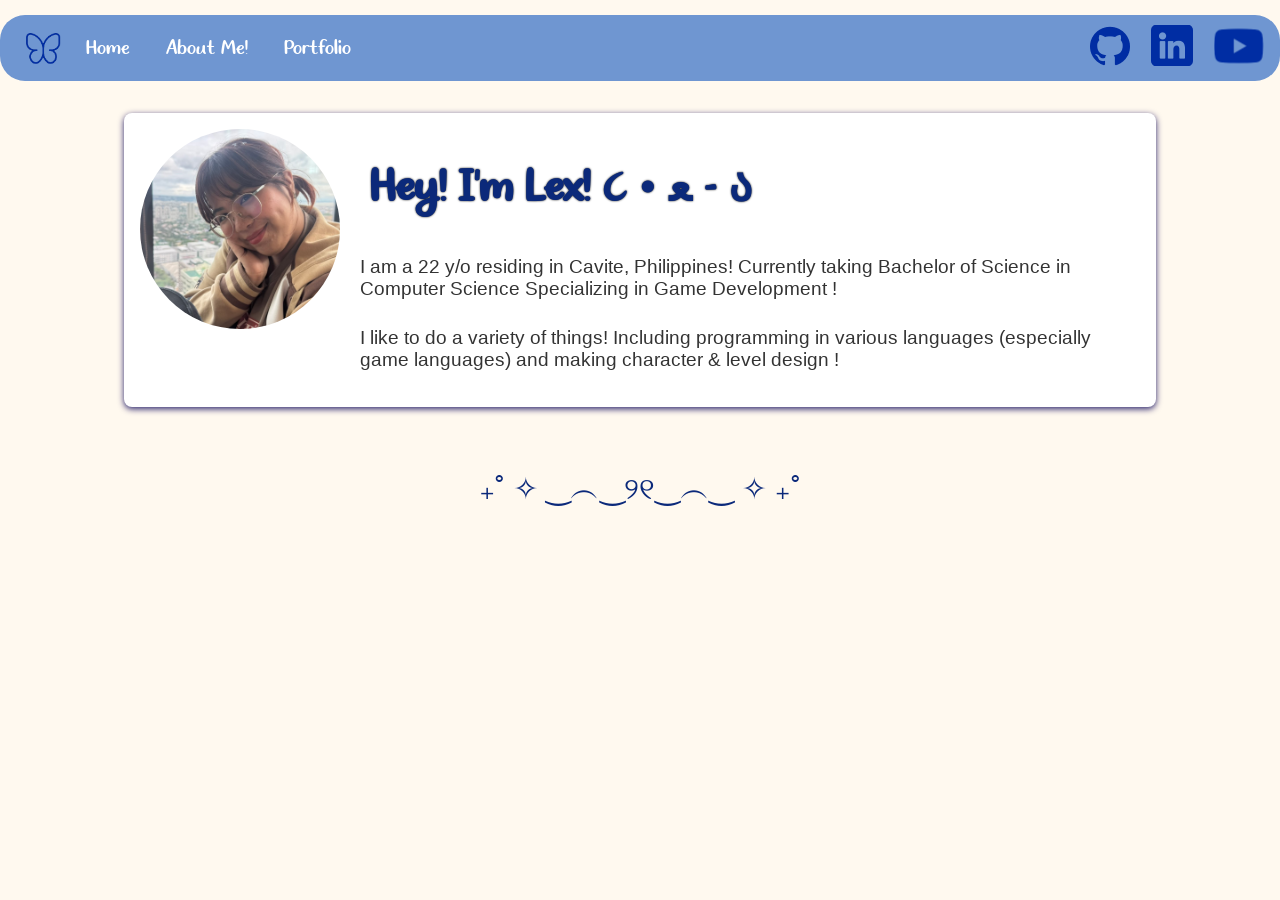
==== index.html @ e4cee5ad "Import Files from Laptop" ====
<!DOCTYPE html>
<html lang="en">
<head>
  <meta charset="UTF-8">
  <title>Lhelex' Portfolio</title>
  <link rel="stylesheet" href="styles.css">
</head>
<body>
  <nav class="navbar">
    <div class="nav-left">
      <!-- Butterfly icon -->
      <span class="logo">
        <img src="assets/booterfly ikon.png" alt="butterfly icon">
      </span>
      <ul class="nav-links">
        <li><a href="#">Home</a></li>
        <li><a href="#">About Me!</a></li>
        <li><a href="#">Portfolio</a></li>
      </ul>
    </div>
    <div class="nav-right">
      
      <a href="https://github.com/lhelex" target="_blank">
        <img src="assets/image 2.png">
      </a>
      <a href="www.linkedin.com/in/lhelexx" target="_blank">
        <img src="assets/image 4.png">
      </a>
      <a href="https://www.youtube.com/@lhelexxie" target="_blank">
        <img src="assets/image 3.png">
      </a>
    </div>
  </nav>

  <div class="name-container">
    <img src="assets/IMG_0751.JPG" alt="My-image">
        <div class="text-block">
            <h1 class="intro">Hey! I'm Lex! ૮ • ﻌ - ა</h1>
            <p class="sub-intro">I am a 22 y/o residing in Cavite, Philippines! Currently taking Bachelor of Science in Computer Science Specializing in Game Development !</p>
            <p class="sub-intro">I like to do a variety of things! Including programming in various languages (especially game languages) and making character & level design ! </p>
        </div>
  </div>
  <p class="page-break">₊˚ ✧ ‿︵‿୨୧‿︵‿ ✧ ₊˚</p>
  <div class="container"
</body>
</html>
---- styles.css ----
@font-face {
    font-family: Sweetest Cat Ever;
    src: url(assets/Sweetest\ Cat\ Ever.ttf);
}

@font-face {
    font-family: LiberationSans;
    src: url(assets/LiberationSans-Regular.ttf);
}

body {
    background-color: rgba(255, 249, 239, 1);
    margin: 0;
    font-family: LiberationSans, sans;
}

.navbar {
    border-radius: 25px;
    position: sticky;
    top: 0;
    z-index: 1000;
    display: flex;
    justify-content: space-between;
    align-items: center;
    background-color: rgba(111, 150, 209, 1);
    max-width: 1300px;
    margin: 0 auto;
    padding: 0.5rem 1rem;
    margin-top: 15px;
}

.nav-left {
    display: flex;
    align-items: center;
}

.logo img {
    padding-top: 10px;
    padding-left: 10px;
    height: 40px;
    width: auto;
    vertical-align: middle;
}

.nav-links {
    list-style: none;
    display: flex;
    gap: 1rem;
    margin: 0;
    padding: 0;
}

.nav-links a {
    font-family: Sweetest Cat Ever;
    font-size: 20px;
    text-decoration: none;
    color: #ffffff;
    padding-left: 20px;
}

.nav-links a:hover {
    color: rgba(0, 45, 163, 1);
}

.nav-right a {
    margin-left: 1rem;
    font-size: 1.2rem;
    text-decoration: none;
}

.name-container {
    max-width: 1000px;
    margin: 2rem auto;
    padding: 1rem;
    background-color: #fff;
    border-radius: 8px;
    box-shadow: 0 2px 6px rgb(42, 35, 107);
    display: flex;
}


.name-container img {
    width: 200px;
    height: 200px;
    object-fit: cover;
    border-radius: 50%;
    flex-shrink: 0;
}

.text-block {
    display: flex;
    flex-direction: column;
    padding-left: 20px;
}

.intro {
    font-family: Sweetest Cat Ever;
    font-size: 45px;
    color: rgb(11, 41, 122);
    text-shadow: 0 0 2px #000000;
    padding-left: 10px
}

.sub-intro {
    font-size: 1.2rem;
    color: #333;
    margin-top: 0.5rem;
}

.page-break {
    font-size: 30px;
    color: rgb(11, 41, 122);
    padding-top: 30px;
    text-align: center;
}
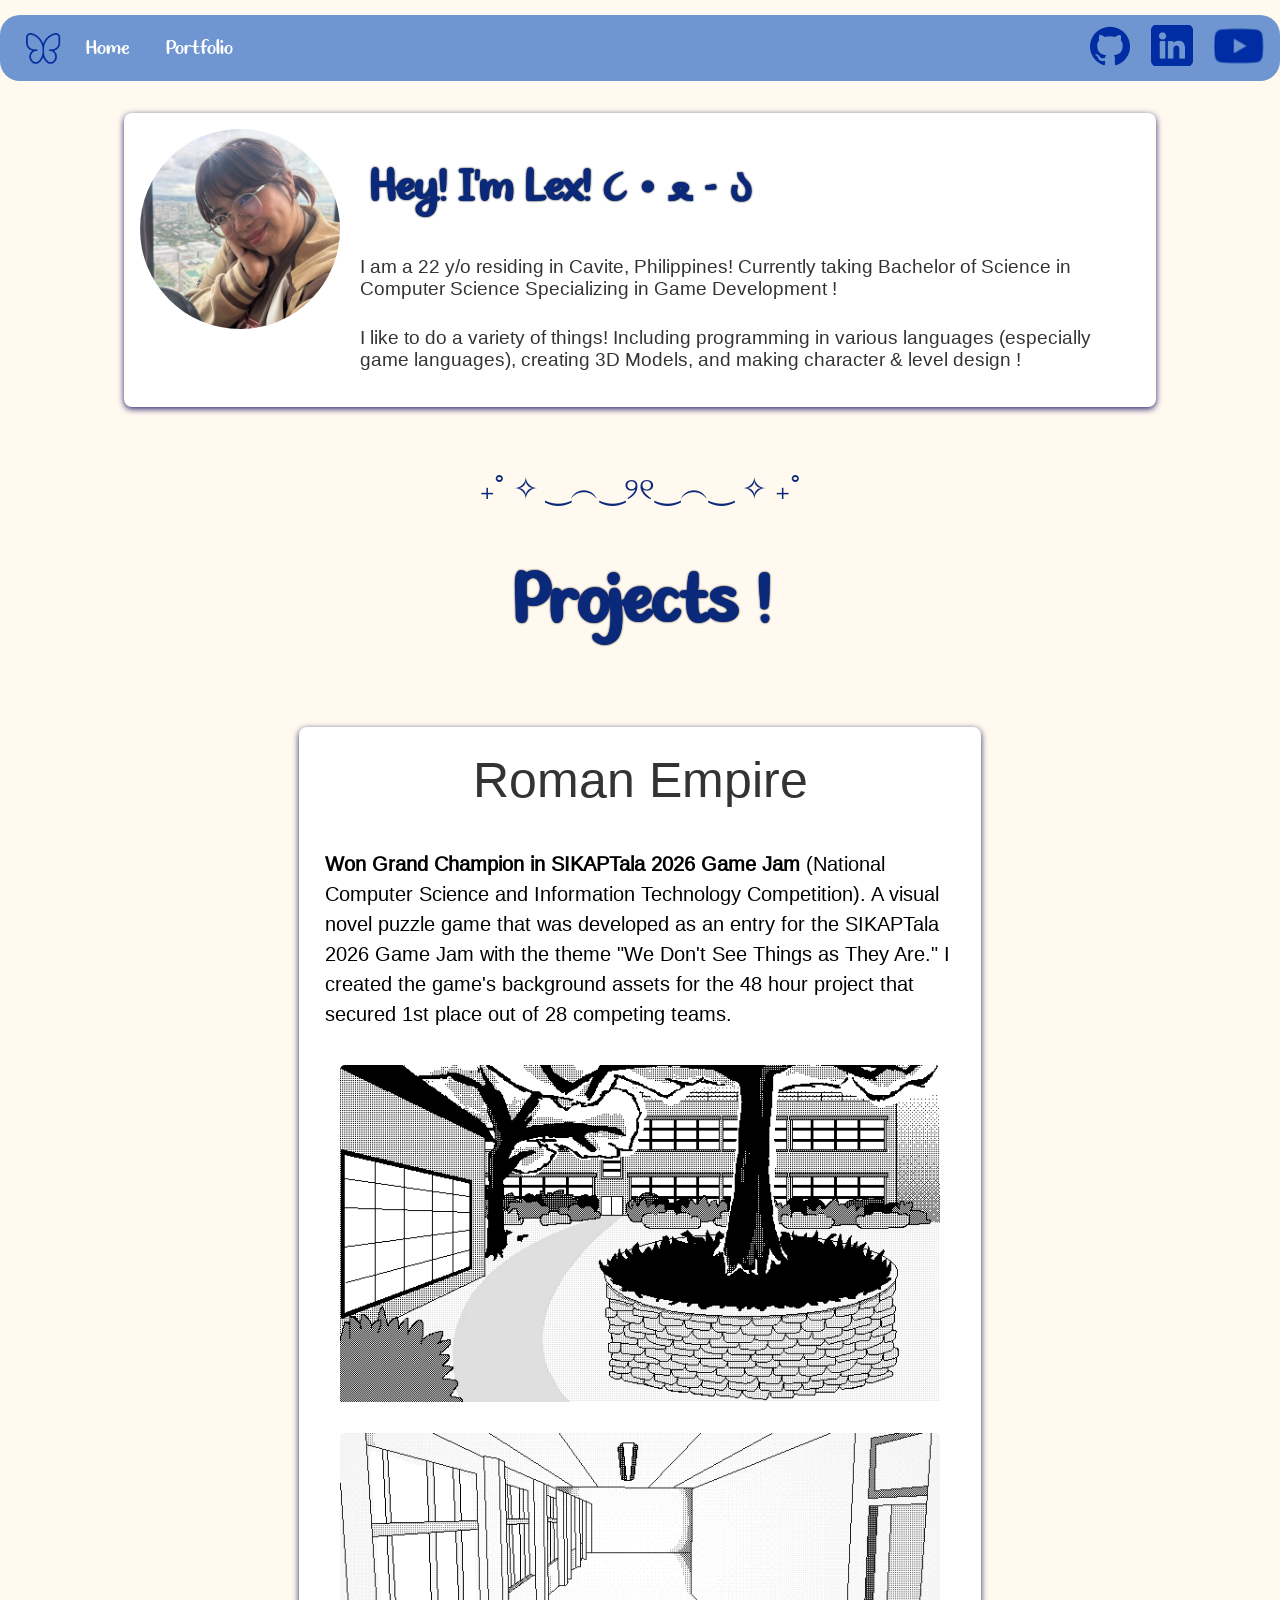
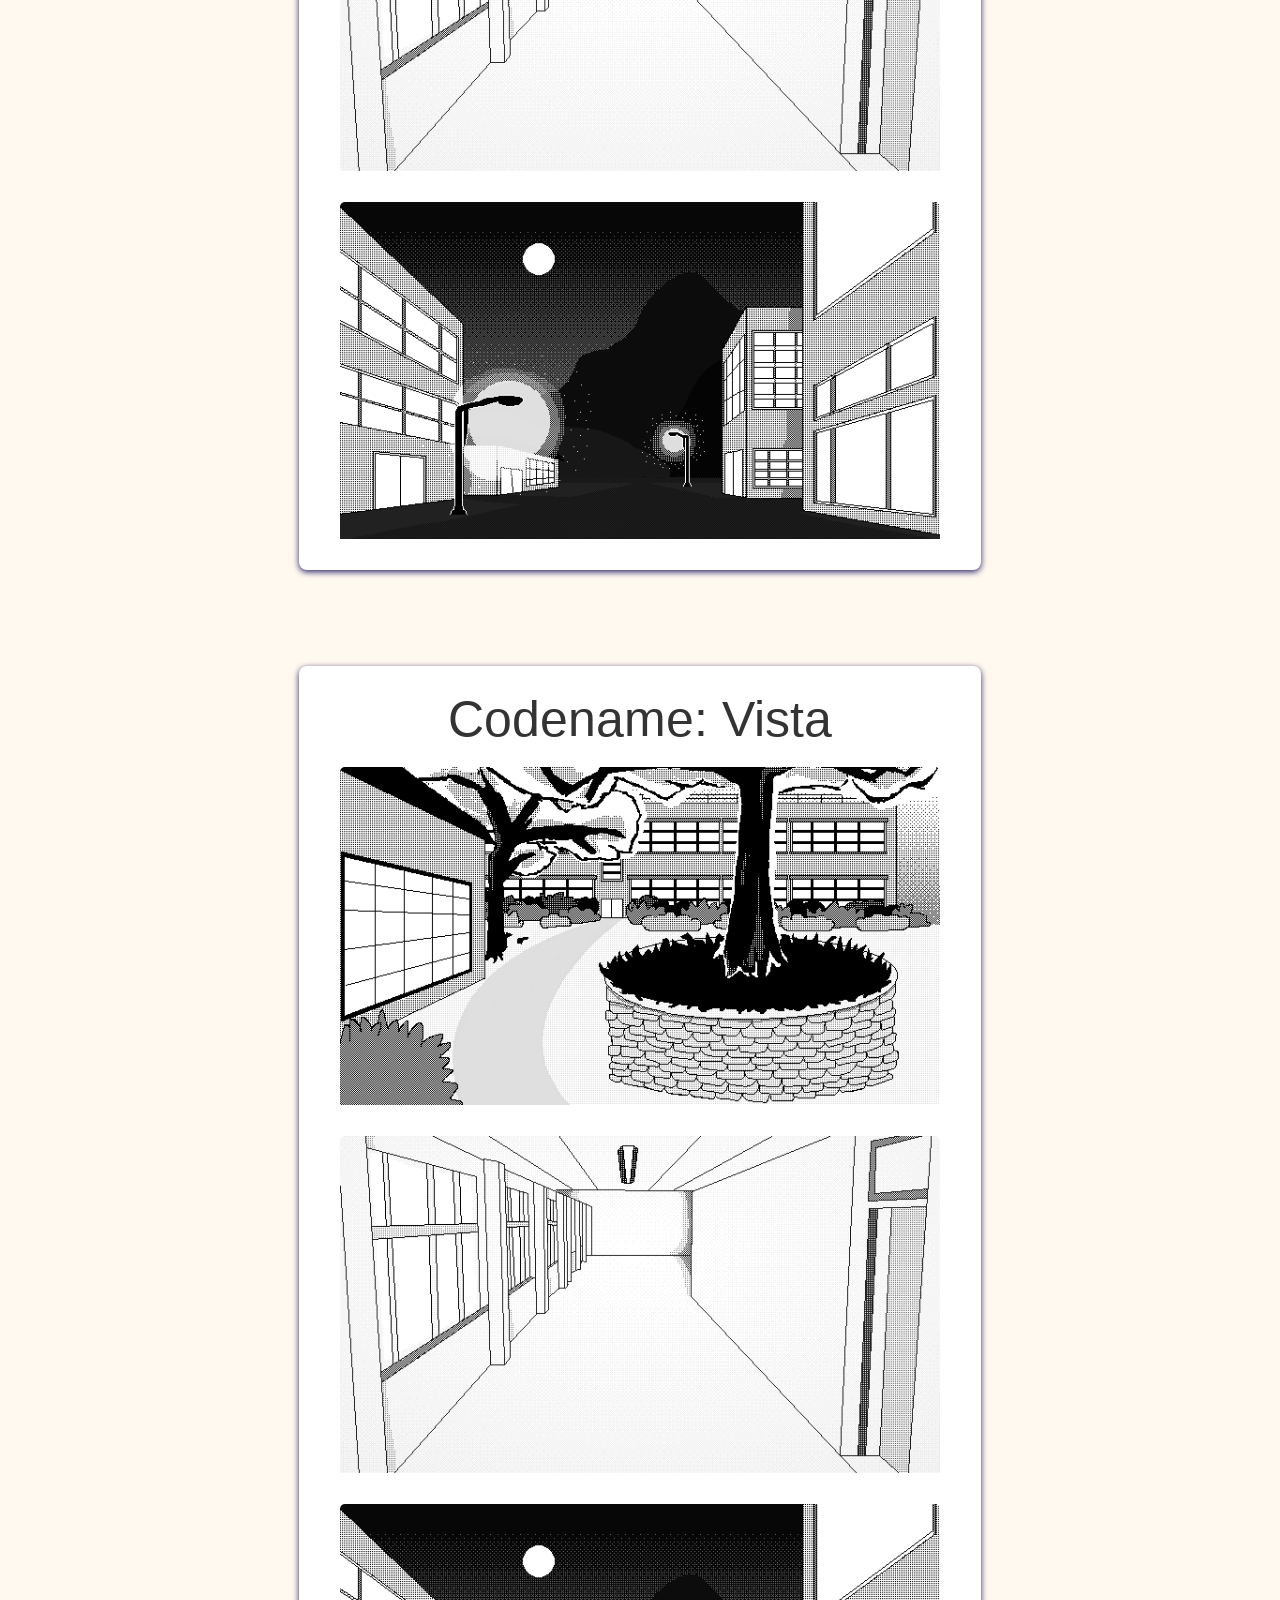
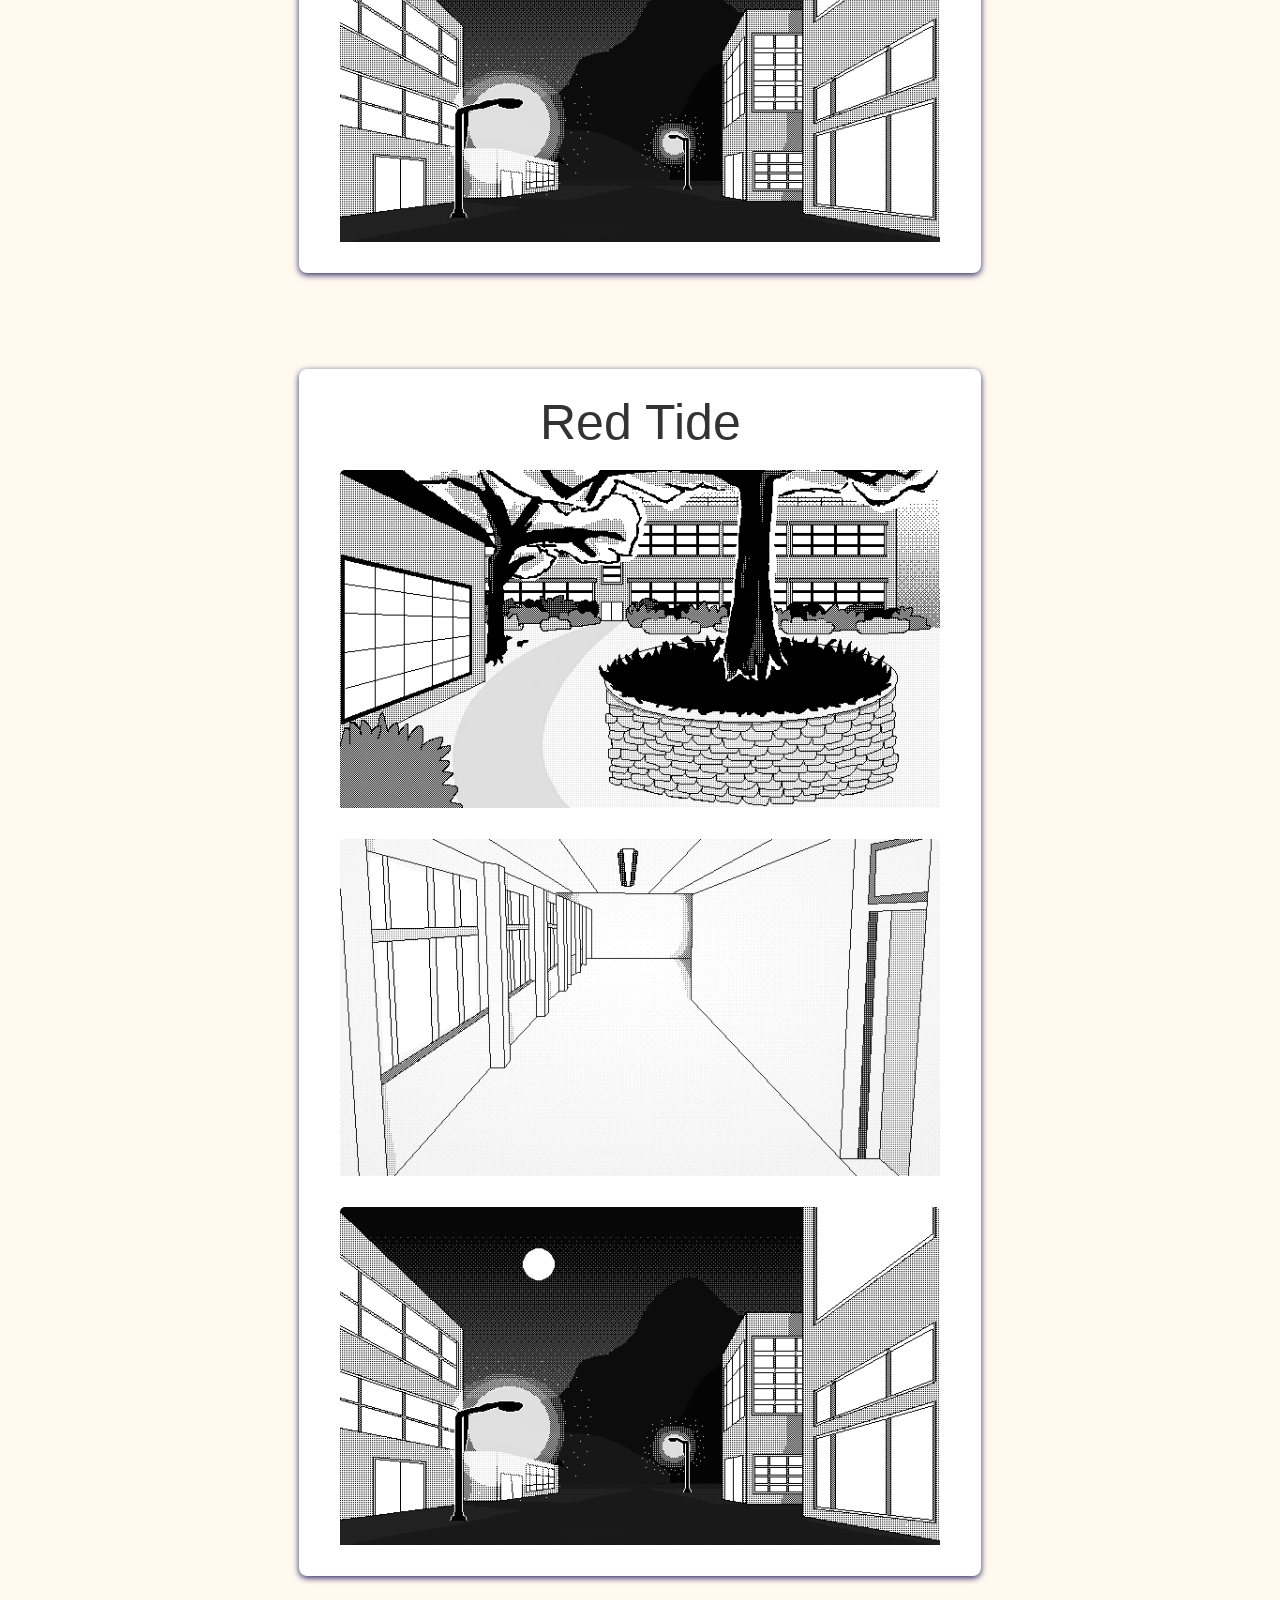
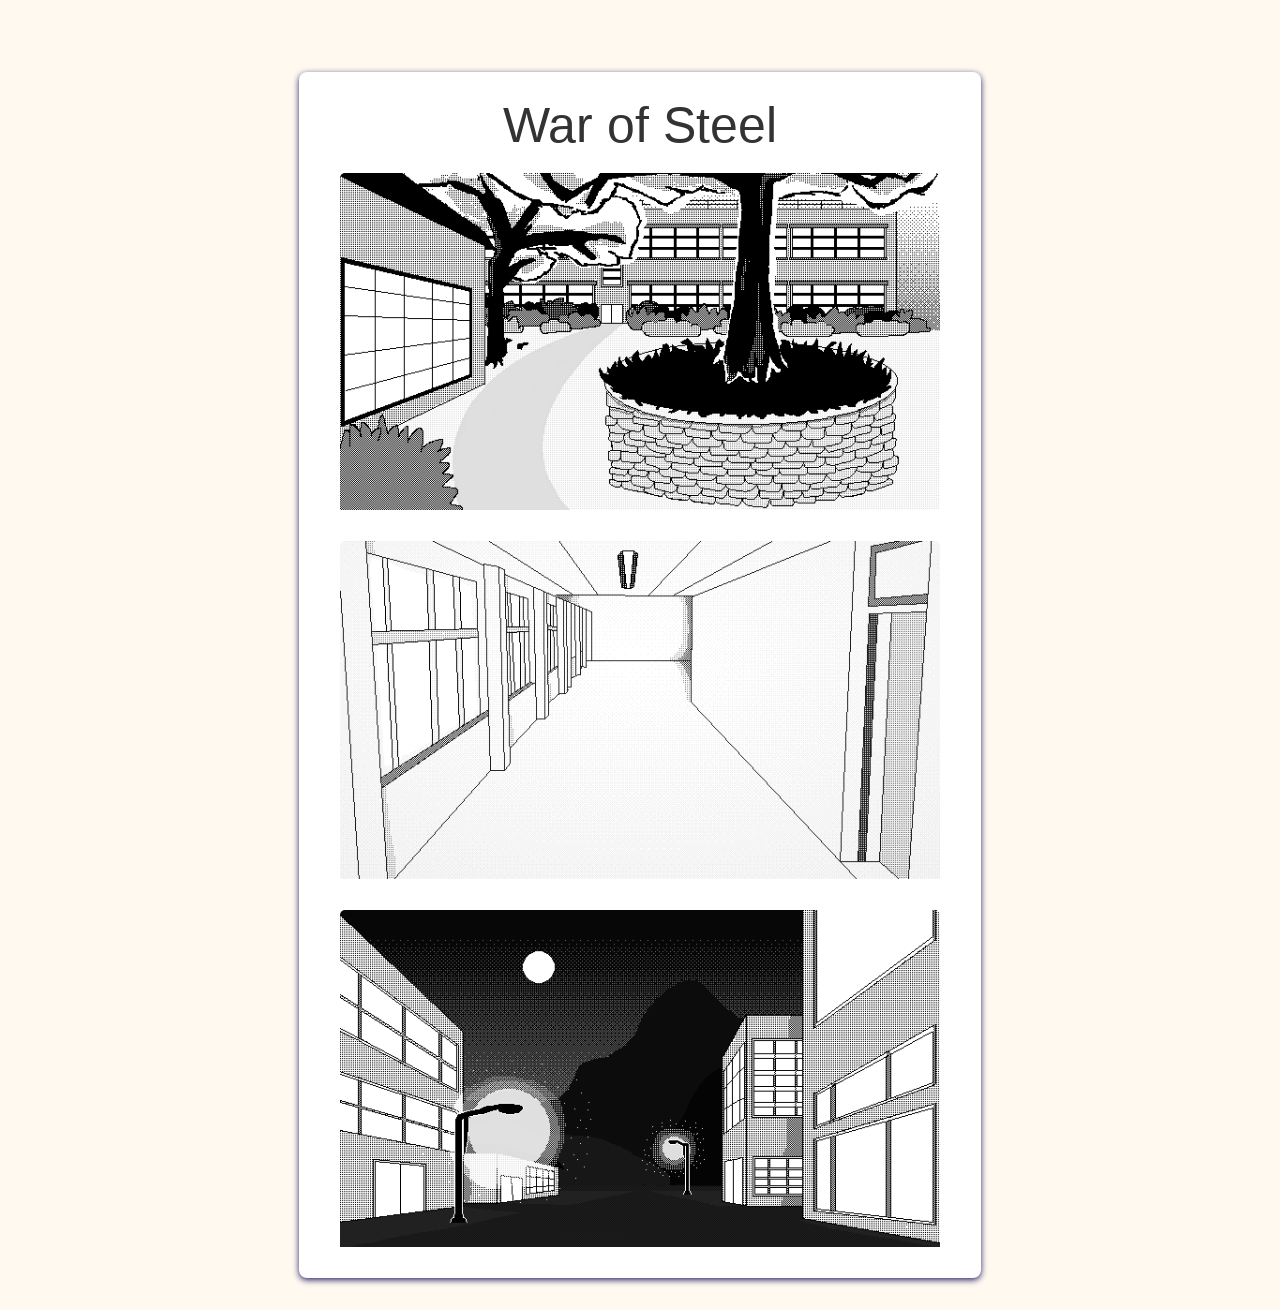
==== commit 14afd27d: "kokokok" ====
--- a/index.html
+++ b/index.html
@@ -14,7 +14,6 @@
       </span>
       <ul class="nav-links">
         <li><a href="#">Home</a></li>
-        <li><a href="#">About Me!</a></li>
         <li><a href="#">Portfolio</a></li>
       </ul>
     </div>
@@ -23,7 +22,7 @@
       <a href="https://github.com/lhelex" target="_blank">
         <img src="assets/image 2.png">
       </a>
-      <a href="www.linkedin.com/in/lhelexx" target="_blank">
+      <a href="https://www.linkedin.com/in/lhelexx" target="_blank">
         <img src="assets/image 4.png">
       </a>
       <a href="https://www.youtube.com/@lhelexxie" target="_blank">
@@ -37,10 +36,37 @@
         <div class="text-block">
             <h1 class="intro">Hey! I'm Lex! ૮ • ﻌ - ა</h1>
             <p class="sub-intro">I am a 22 y/o residing in Cavite, Philippines! Currently taking Bachelor of Science in Computer Science Specializing in Game Development !</p>
-            <p class="sub-intro">I like to do a variety of things! Including programming in various languages (especially game languages) and making character & level design ! </p>
+            <p class="sub-intro">I like to do a variety of things! Including programming in various languages (especially game languages), creating 3D Models, and making character & level design ! </p>
         </div>
   </div>
   <p class="page-break">₊˚ ✧ ‿︵‿୨୧‿︵‿ ✧ ₊˚</p>
-  <div class="container"
+
+    <h1 class="work-intro">Projects !</h1>
+    <div class="content-wrapper">
+      <div class="work-container">
+        <p class="sub-work">Roman Empire</p>
+        <p class="subtitle"><b>Won Grand Champion in SIKAPTala 2026 Game Jam</b> (National Computer Science and Information Technology Competition). A visual novel puzzle game that was developed as an entry for the SIKAPTala 2026 Game Jam with the theme "We Don't See Things as They Are." I created the game's background assets  for the 48 hour project that secured 1st place out of 28 competing teams.</p>
+        <img src="assets/bg_garden.png" alt="Roman Empire Garden">
+        <img src="assets/bg_hallway.png" alt="Roman Empire Hallway">
+        <img src="assets/bg_StreetNight.png" alt="Roman Empire Street Night">
+      </div>
+      <div class="work-container">
+        <p class="sub-work">Codename: Vista</p>
+        <img src="assets/bg_garden.png" alt="Roman Empire Garden">
+        <img src="assets/bg_hallway.png" alt="Roman Empire Hallway">
+        <img src="assets/bg_StreetNight.png" alt="Roman Empire Street Night">
+      </div>
+      <div class="work-container">
+        <p class="sub-work">Red Tide</p>
+        <img src="assets/bg_garden.png" alt="Roman Empire Garden">
+        <img src="assets/bg_hallway.png" alt="Roman Empire Hallway">
+        <img src="assets/bg_StreetNight.png" alt="Roman Empire Street Night">
+      </div>
+      <div class="work-container">
+        <p class="sub-work">War of Steel</p>
+        <img src="assets/bg_garden.png" alt="Roman Empire Garden">
+        <img src="assets/bg_hallway.png" alt="Roman Empire Hallway">
+        <img src="assets/bg_StreetNight.png" alt="Roman Empire Street Night">
+      </div>
 </body>
 </html>
--- a/styles.css
+++ b/styles.css
@@ -8,6 +8,16 @@
     src: url(assets/LiberationSans-Regular.ttf);
 }
 
+@keyframes appear {
+    from {
+        opacity: 0;
+        scale: 0.5;
+    }
+    to {
+        opacity: 1;
+        scale: 1;
+    }
+}
 body {
     background-color: rgba(255, 249, 239, 1);
     margin: 0;
@@ -15,7 +25,7 @@
 }
 
 .navbar {
-    border-radius: 25px;
+    border-radius: 20px;
     position: sticky;
     top: 0;
     z-index: 1000;
@@ -112,4 +122,61 @@
     color: rgb(11, 41, 122);
     padding-top: 30px;
     text-align: center;
+}
+
+.content-wrapper {
+    display: flex;
+    justify-content: center;
+    gap: 2rem;
+    flex-wrap: wrap;
+}
+
+.sub-work {
+    font-size: 50px;
+    color: #333;
+    margin-top: 0.5rem;
+    margin-bottom: 0.2rem;
+    display: flex;
+    text-align: center;
+}
+
+.subtitle {
+    font-size: 20px;
+    line-height: 1.5;
+    text-align: left;
+    padding-left: 10px;
+    padding-right: 10px;
+}
+
+.work-container {
+    animation: appear linear;
+    animation-timeline: view();
+    animation-range: entry 0% cover 25%;
+    width: 650px;
+    padding: 1rem;
+    max-width: 1550px;
+    margin: 2rem auto;
+    padding: 1rem;
+    background-color: #fff;
+    border-radius: 8px;
+    box-shadow: 0 2px 6px rgb(42, 35, 107);
+    display: flex;
+    flex-direction: column;
+    align-items: center;
+    gap: 1rem; 
+}
+
+.work-intro {
+    font-family: Sweetest Cat Ever;
+    font-size: 70px;
+    text-align: center;
+    color: rgb(11, 41, 122);
+    text-shadow: 0 0 2px #000000;
+}
+
+.work-container img {
+    max-width: 600px;
+    height: auto;
+    border-radius: 5px;
+    padding-bottom: 15px;
 }
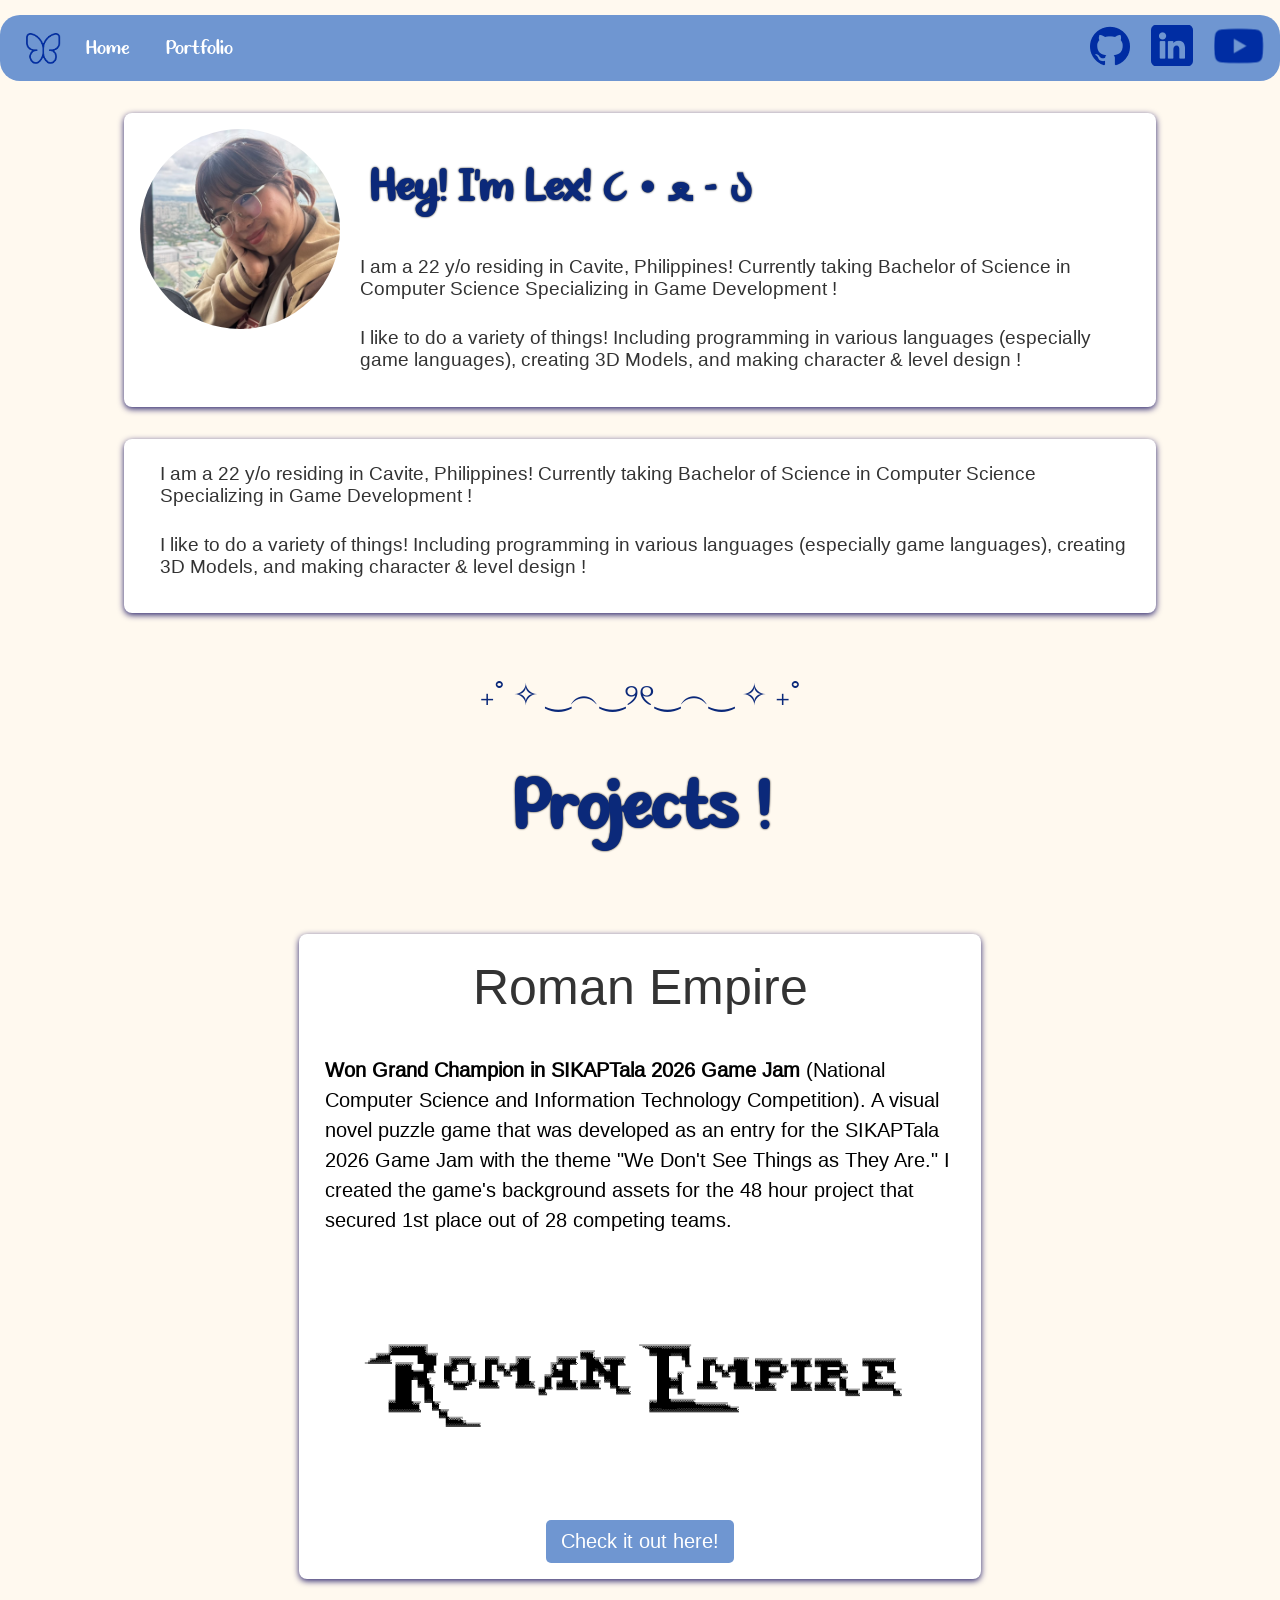
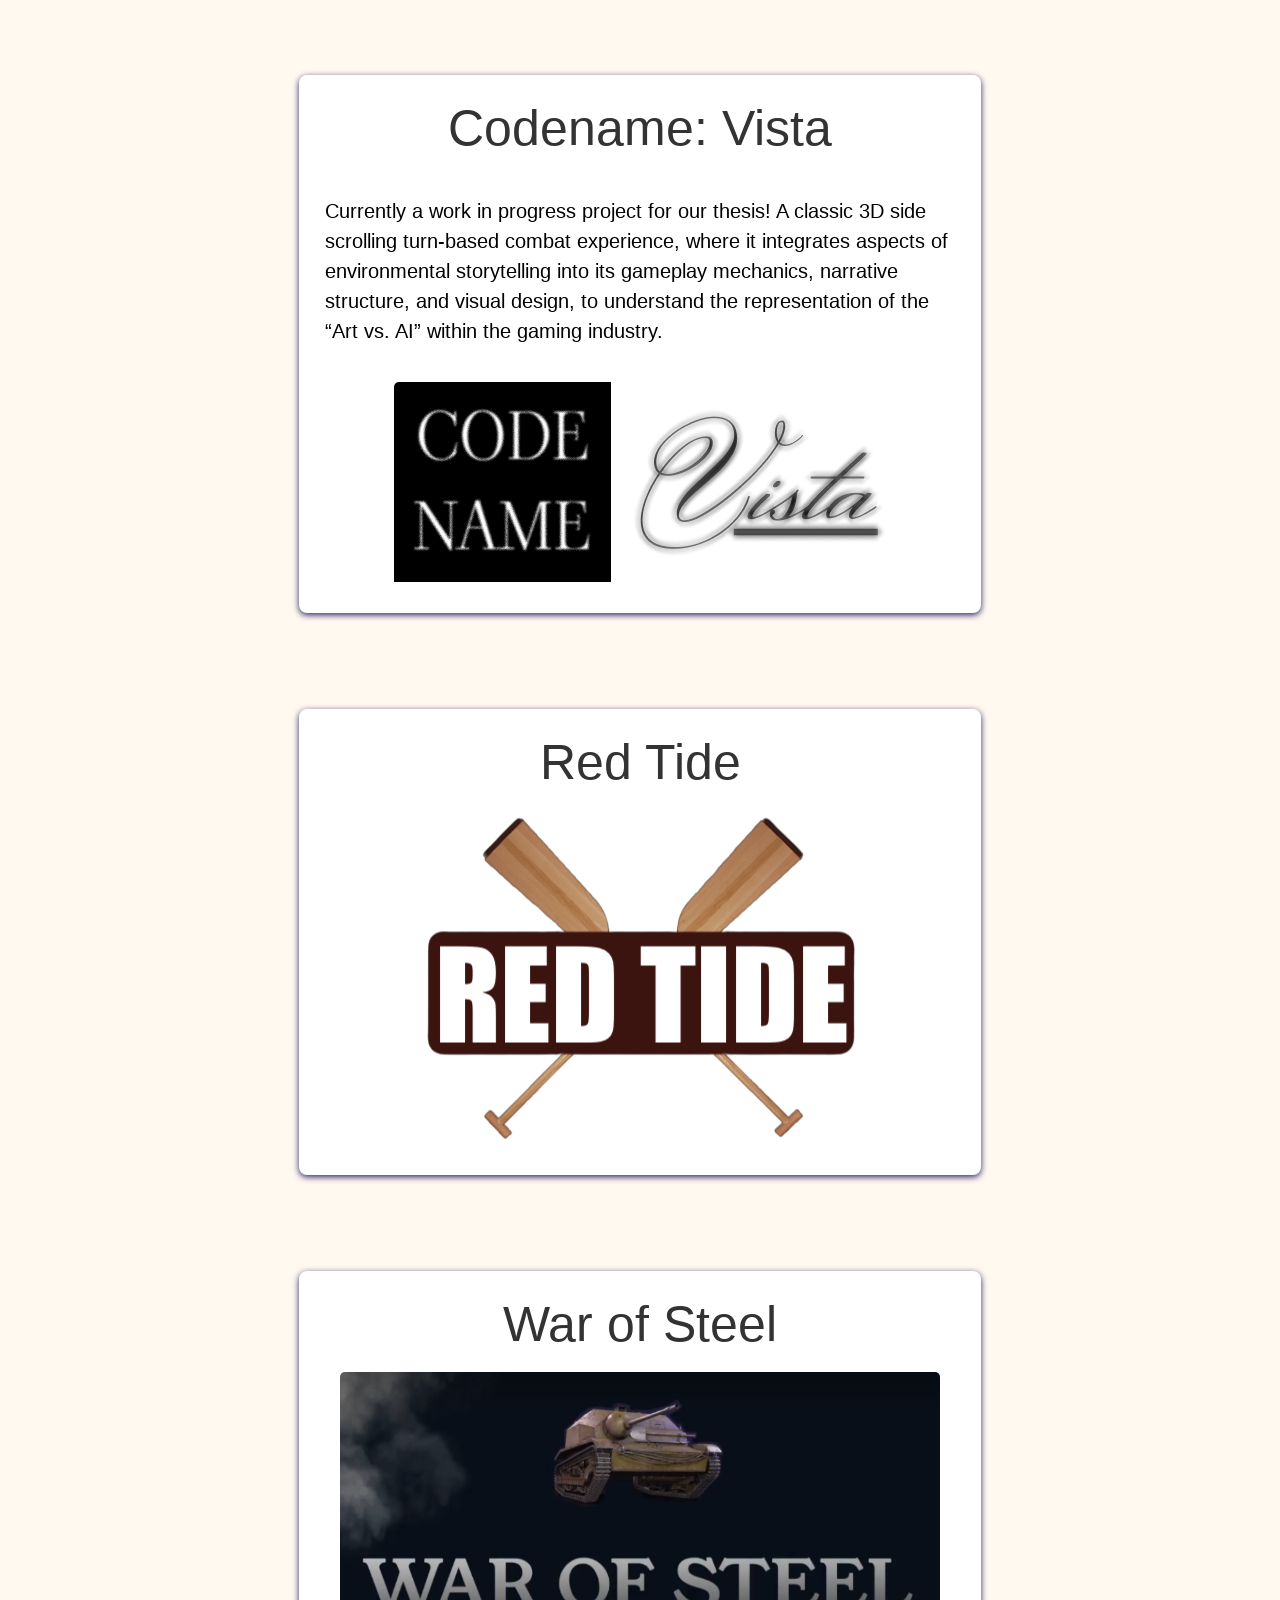
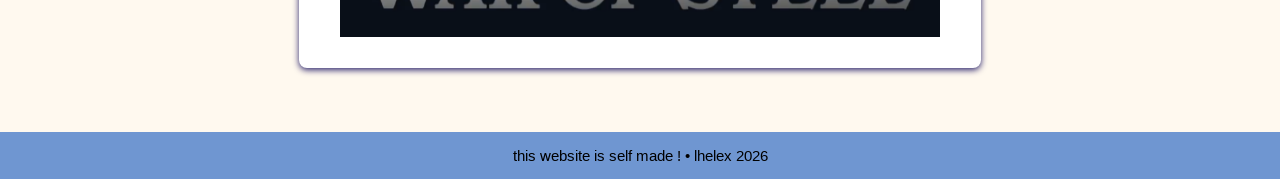
==== commit c53bfbbf: "Update - 6/8/2026" ====
--- a/index.html
+++ b/index.html
@@ -8,17 +8,15 @@
 <body>
   <nav class="navbar">
     <div class="nav-left">
-      <!-- Butterfly icon -->
       <span class="logo">
         <img src="assets/booterfly ikon.png" alt="butterfly icon">
       </span>
       <ul class="nav-links">
-        <li><a href="#">Home</a></li>
-        <li><a href="#">Portfolio</a></li>
+        <li><a href="#home">Home</a></li>
+        <li><a href="#portfolio">Portfolio</a></li>
       </ul>
     </div>
     <div class="nav-right">
-      
       <a href="https://github.com/lhelex" target="_blank">
         <img src="assets/image 2.png">
       </a>
@@ -31,7 +29,7 @@
     </div>
   </nav>
 
-  <div class="name-container">
+  <div id="home" class="name-container" >
     <img src="assets/IMG_0751.JPG" alt="My-image">
         <div class="text-block">
             <h1 class="intro">Hey! I'm Lex! ૮ • ﻌ - ა</h1>
@@ -39,34 +37,37 @@
             <p class="sub-intro">I like to do a variety of things! Including programming in various languages (especially game languages), creating 3D Models, and making character & level design ! </p>
         </div>
   </div>
-  <p class="page-break">₊˚ ✧ ‿︵‿୨୧‿︵‿ ✧ ₊˚</p>
+        <div class="name-container">
+          <div class="text-block">
+            <p class="sub-intro">I am a 22 y/o residing in Cavite, Philippines! Currently taking Bachelor of Science in Computer Science Specializing in Game Development !</p>
+            <p class="sub-intro">I like to do a variety of things! Including programming in various languages (especially game languages), creating 3D Models, and making character & level design ! </p>
+          </div>
+        </div>
+  <p class="page-break" id="portfolio">₊˚ ✧ ‿︵‿୨୧‿︵‿ ✧ ₊˚</p>
 
     <h1 class="work-intro">Projects !</h1>
     <div class="content-wrapper">
       <div class="work-container">
         <p class="sub-work">Roman Empire</p>
         <p class="subtitle"><b>Won Grand Champion in SIKAPTala 2026 Game Jam</b> (National Computer Science and Information Technology Competition). A visual novel puzzle game that was developed as an entry for the SIKAPTala 2026 Game Jam with the theme "We Don't See Things as They Are." I created the game's background assets  for the 48 hour project that secured 1st place out of 28 competing teams.</p>
-        <img src="assets/bg_garden.png" alt="Roman Empire Garden">
-        <img src="assets/bg_hallway.png" alt="Roman Empire Hallway">
-        <img src="assets/bg_StreetNight.png" alt="Roman Empire Street Night">
+        <img src="assets/RE-title.png" alt="Roman Empire title">
+        <a href="https://pichi-patchwork.itch.io/roman-empire" class="game-links" target="_blank">Check it out here!</a>
       </div>
       <div class="work-container">
         <p class="sub-work">Codename: Vista</p>
-        <img src="assets/bg_garden.png" alt="Roman Empire Garden">
-        <img src="assets/bg_hallway.png" alt="Roman Empire Hallway">
-        <img src="assets/bg_StreetNight.png" alt="Roman Empire Street Night">
+        <p class="subtitle">Currently a work in progress project for our thesis! A classic 3D side scrolling turn-based combat experience, where it integrates aspects of environmental storytelling into its gameplay mechanics, narrative structure, and visual design, to understand the representation of the “Art vs. AI” within the gaming industry.</p>
+        <img src="assets/logo_light.png" alt="Codename: Vista logo">
       </div>
       <div class="work-container">
         <p class="sub-work">Red Tide</p>
-        <img src="assets/bg_garden.png" alt="Roman Empire Garden">
-        <img src="assets/bg_hallway.png" alt="Roman Empire Hallway">
-        <img src="assets/bg_StreetNight.png" alt="Roman Empire Street Night">
+        <img src="assets/red-tide-logo.png" alt="Roman Empire Garden">
       </div>
       <div class="work-container">
         <p class="sub-work">War of Steel</p>
-        <img src="assets/bg_garden.png" alt="Roman Empire Garden">
-        <img src="assets/bg_hallway.png" alt="Roman Empire Hallway">
-        <img src="assets/bg_StreetNight.png" alt="Roman Empire Street Night">
+        <img src="assets/warofsteel.png" alt="War of Steel">
       </div>
+  <footer>
+    <p class="footer-text">this website is self made ! • lhelex 2026</p>
+  </footer>
 </body>
 </html>
--- a/styles.css
+++ b/styles.css
@@ -18,10 +18,23 @@
         scale: 1;
     }
 }
+
+html {
+    scroll-behavior: smooth;
+}
+
 body {
     background-color: rgba(255, 249, 239, 1);
     margin: 0;
     font-family: LiberationSans, sans;
+}
+
+footer {
+    position: static;
+    bottom: 0;
+    left: 0;
+    width: 100%;
+    background-color: rgba(111, 150, 209, 1);
 }
 
 .navbar {
@@ -179,4 +192,19 @@
     height: auto;
     border-radius: 5px;
     padding-bottom: 15px;
+}
+
+.footer-text {
+    font-size: 15px;
+    text-align: center;
+}
+
+.game-links {
+    display: inline-block;
+    padding: 10px 15px;
+    font-size: 20px;
+    color: #fff;
+    background-color: rgb(111, 150, 209, 1);
+    border-radius: 5px;
+    text-decoration: none;
 }
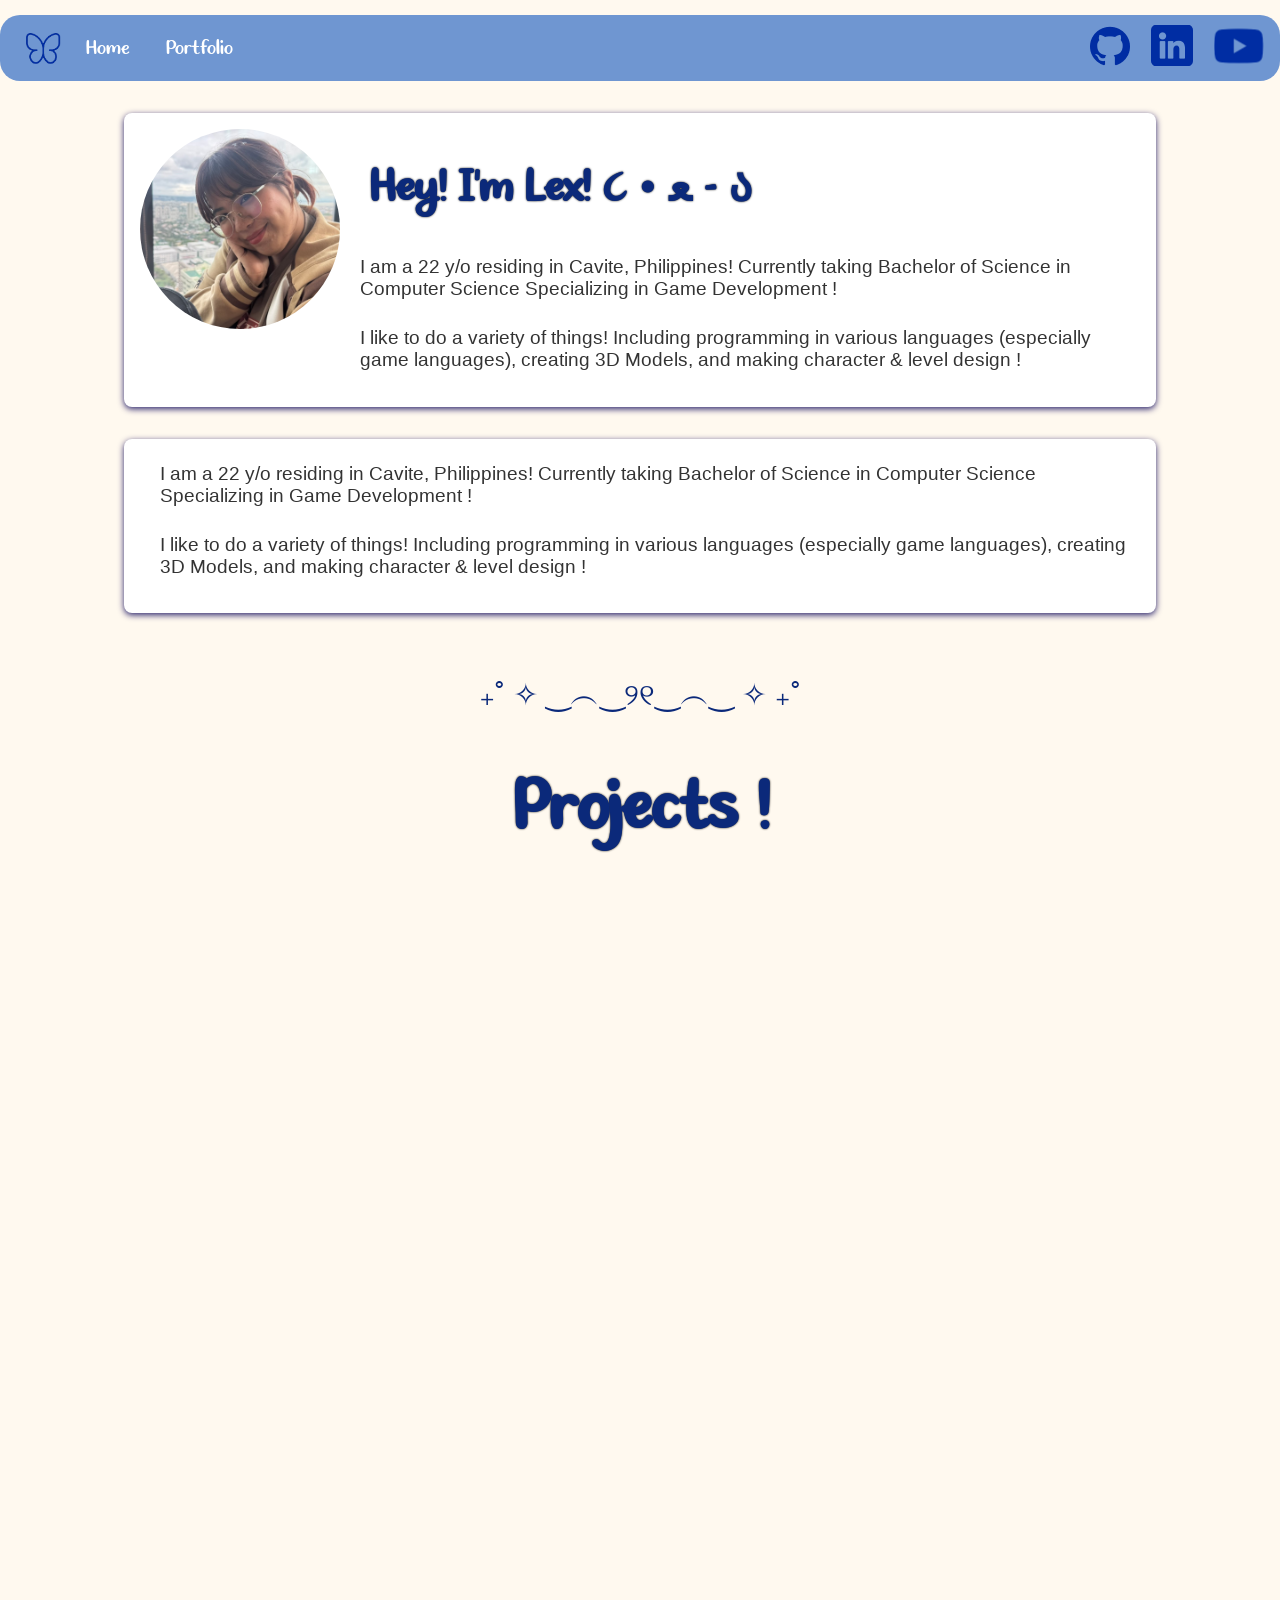
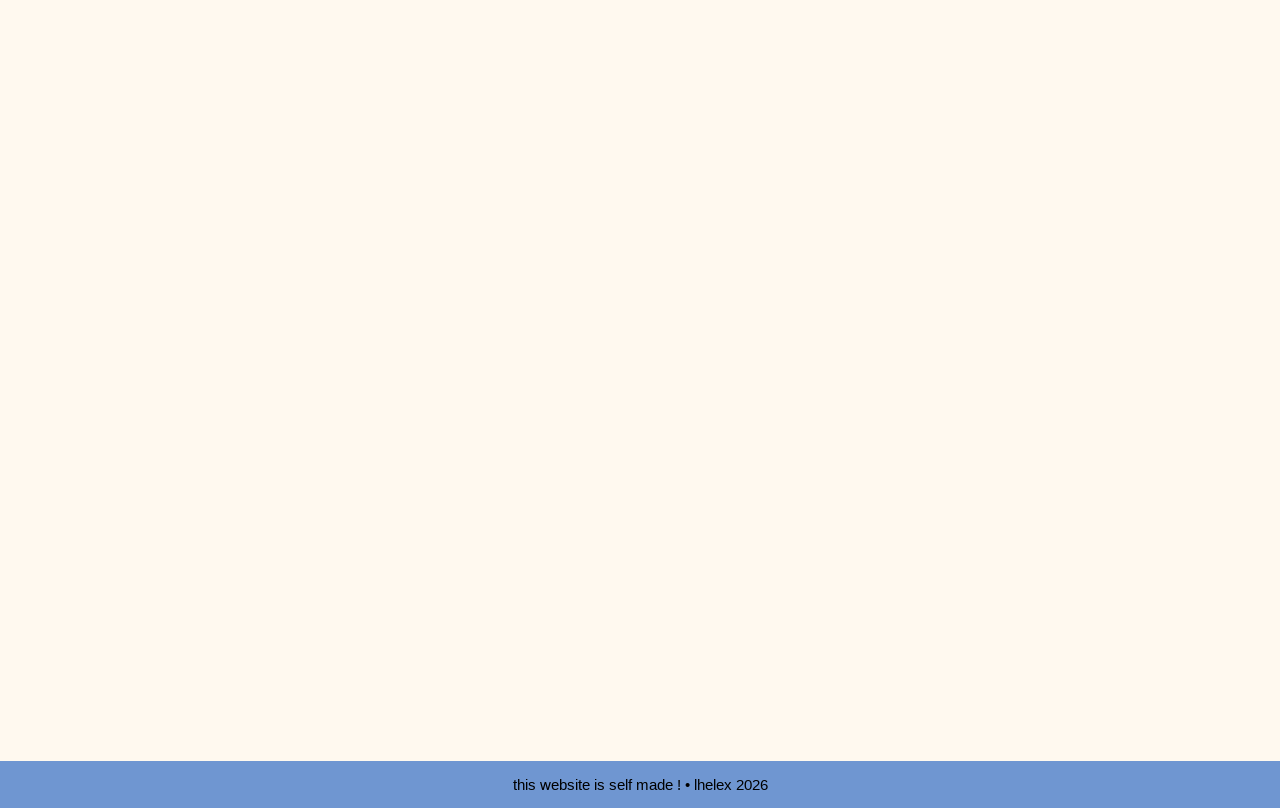
==== commit c68a44af: "Update 2 6/8/2026" ====
--- a/index.html
+++ b/index.html
@@ -57,14 +57,19 @@
         <p class="sub-work">Codename: Vista</p>
         <p class="subtitle">Currently a work in progress project for our thesis! A classic 3D side scrolling turn-based combat experience, where it integrates aspects of environmental storytelling into its gameplay mechanics, narrative structure, and visual design, to understand the representation of the “Art vs. AI” within the gaming industry.</p>
         <img src="assets/logo_light.png" alt="Codename: Vista logo">
+        <p class="game-links">Sorry! no accessible game yet! :C</p>
       </div>
       <div class="work-container">
         <p class="sub-work">Red Tide</p>
-        <img src="assets/red-tide-logo.png" alt="Roman Empire Garden">
+        <p class="subtitle">Made by me and my groupmate during our Software Engineering course! Red Tide is a 2D beat-'em-up game that incorporates a single button for all of the weapon combos built using GameMaker Studio. The  game aims to be a tight, combat-focused beat-‘em-up with a functional collision and enemy systems and where the players engage in melee combat against a wave of enemies.</p>
+        <img src="assets/red-tide-logo.png" alt="Red Tide logo">
+        <a href="https://lhelex.itch.io/red-tide" class="game-links" target="_blank">Check it out here!</a>
       </div>
       <div class="work-container">
         <p class="sub-work">War of Steel</p>
+        <p class="subtitle">Made by me and my groupmates during our Introduction to Game Programming course! A tank game. Basically a clone of Battle City built using GameMaker Studio. Do note that we do not own the assets used here and it should be credited to their rightful owner.</p>
         <img src="assets/warofsteel.png" alt="War of Steel">
+        <a href="https://lhelex.itch.io/war-of-steel" class="game-links" target="_blank">Check it out here!</a>
       </div>
   <footer>
     <p class="footer-text">this website is self made ! • lhelex 2026</p>
--- a/styles.css
+++ b/styles.css
@@ -166,8 +166,8 @@
     animation-timeline: view();
     animation-range: entry 0% cover 25%;
     width: 650px;
+    height: auto;
     padding: 1rem;
-    max-width: 1550px;
     margin: 2rem auto;
     padding: 1rem;
     background-color: #fff;
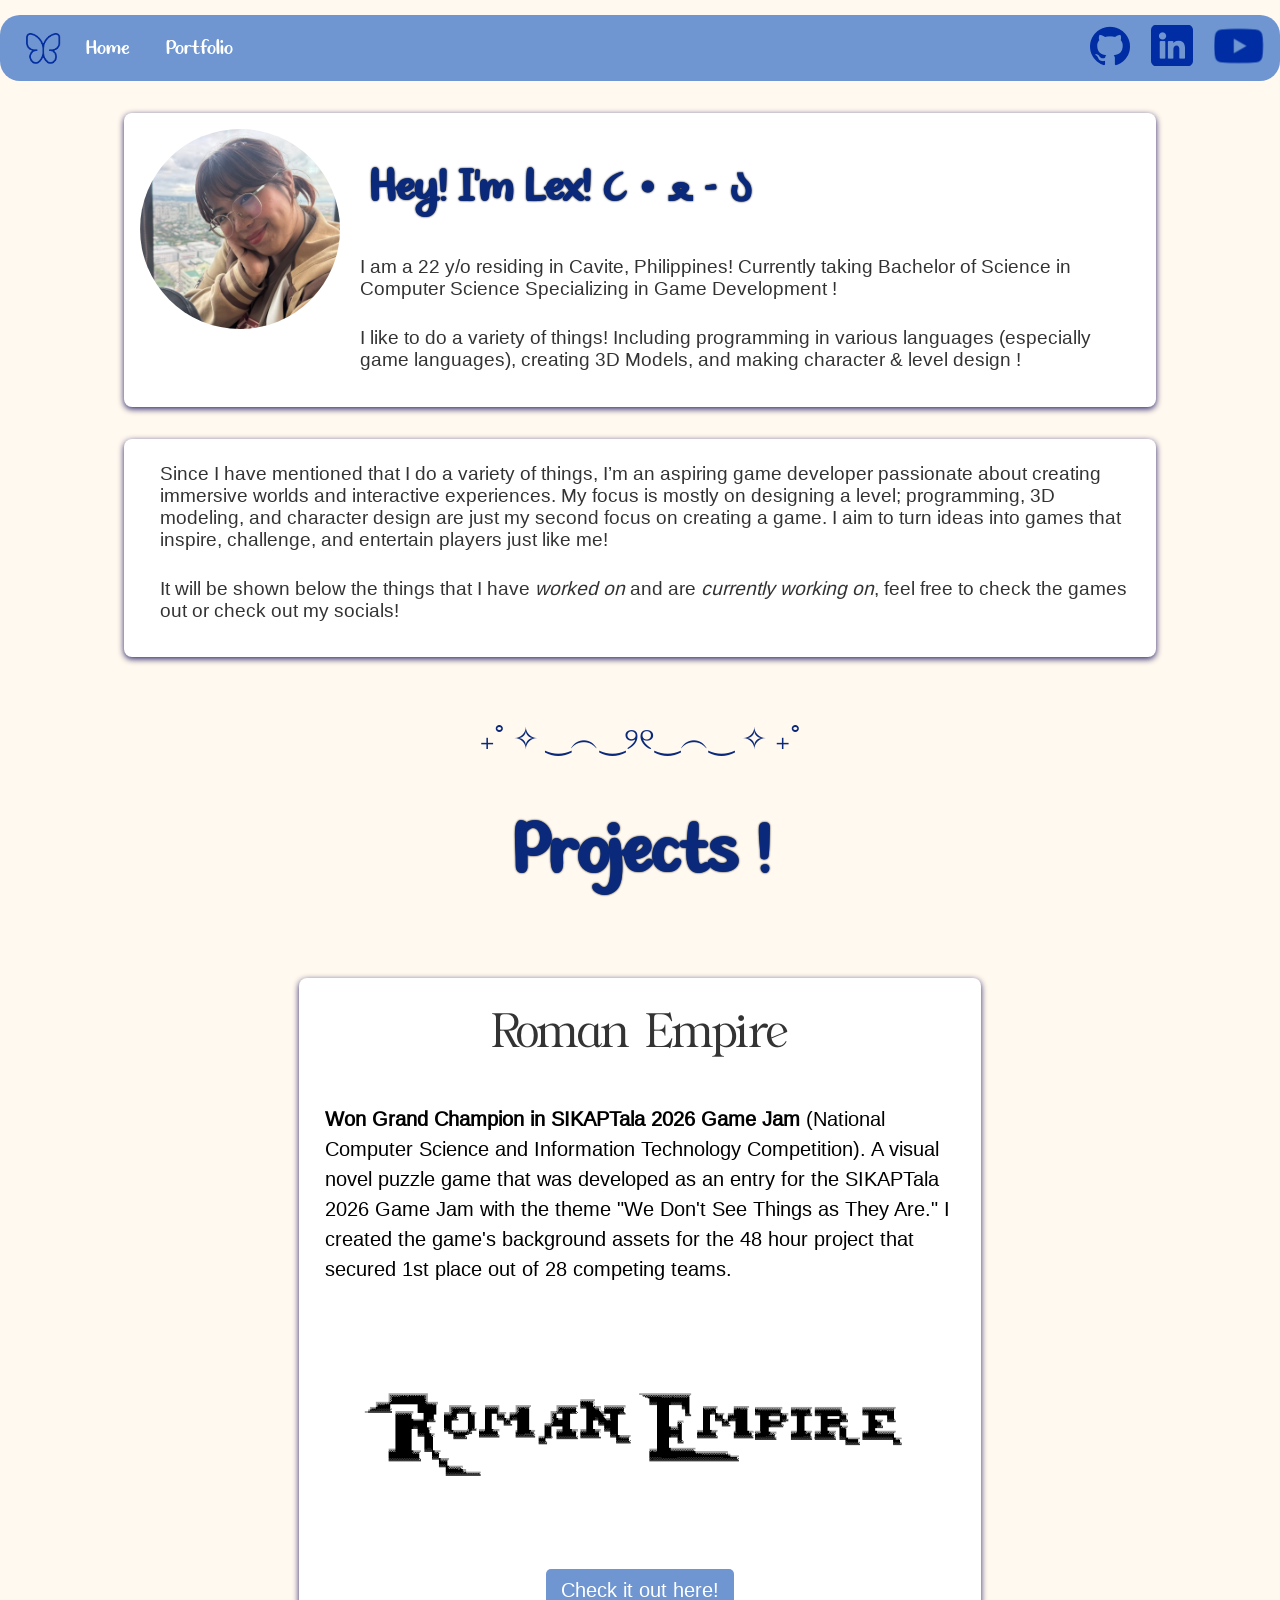
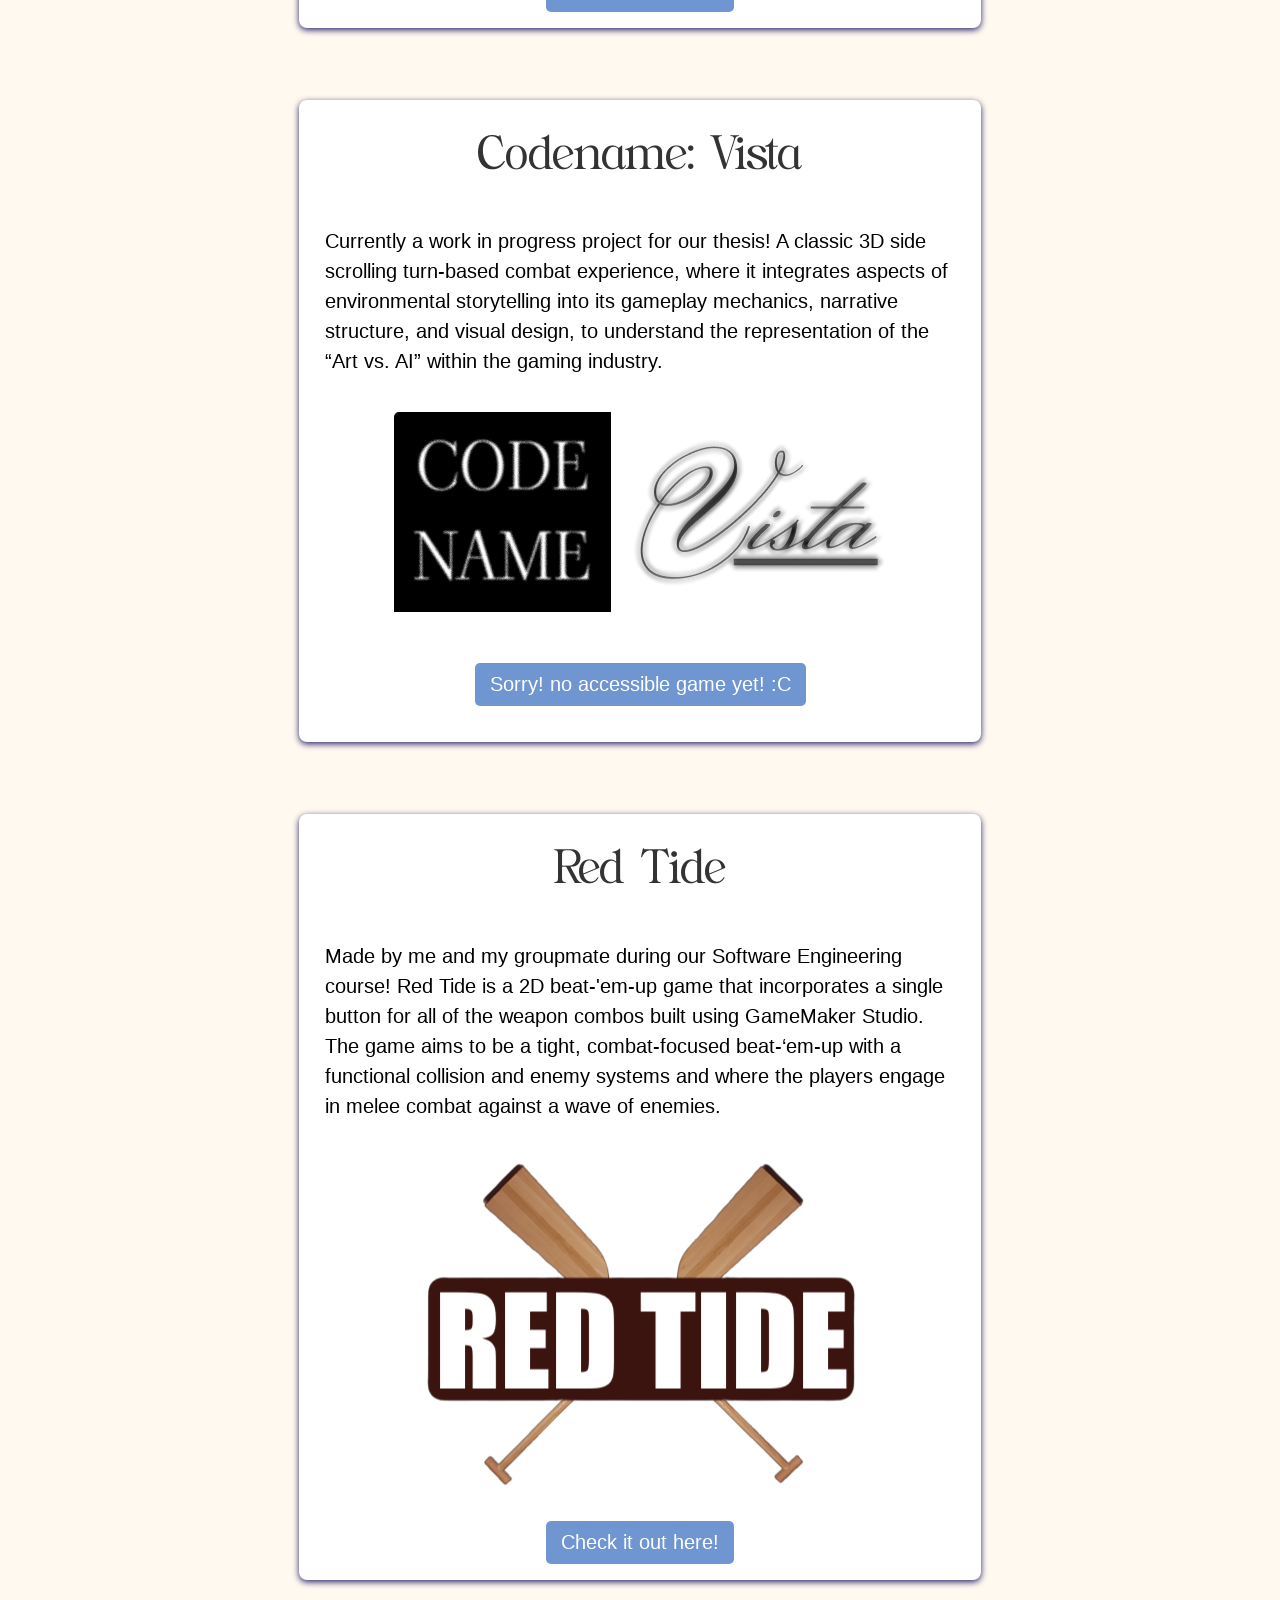
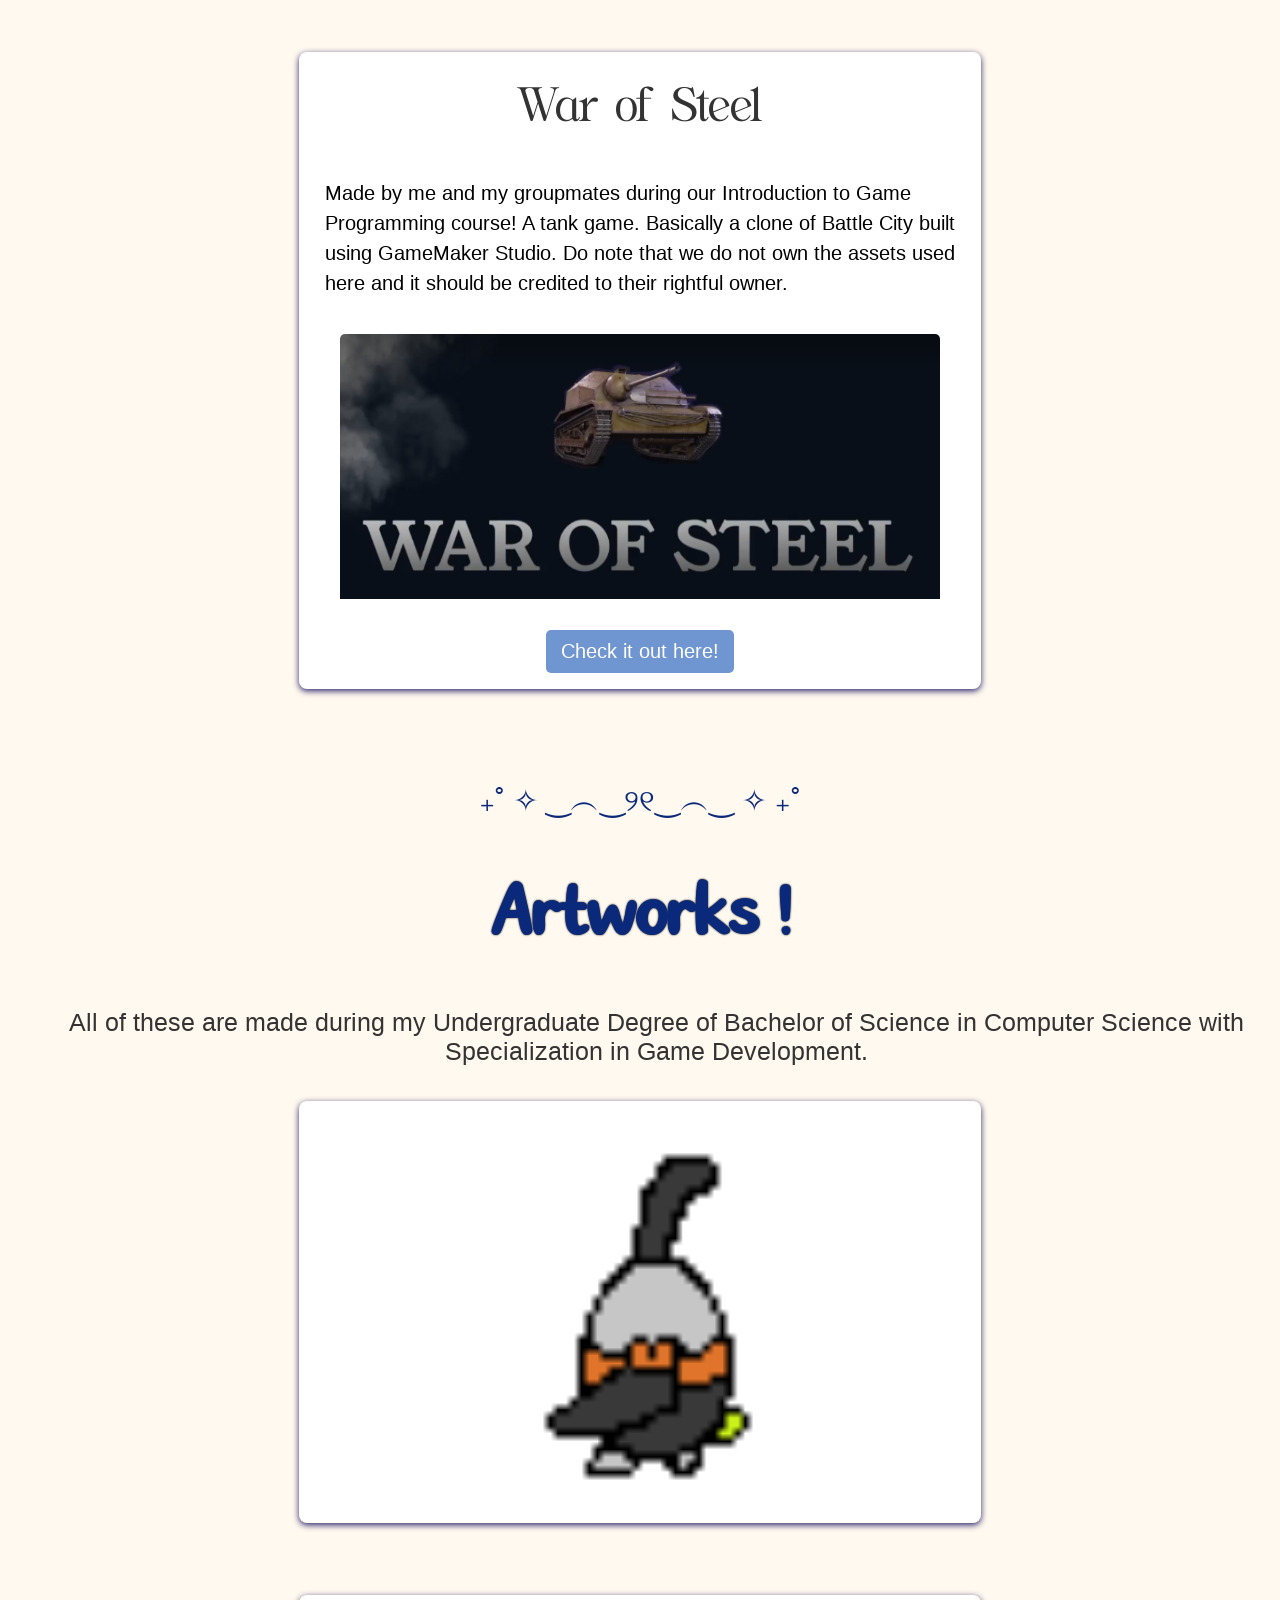
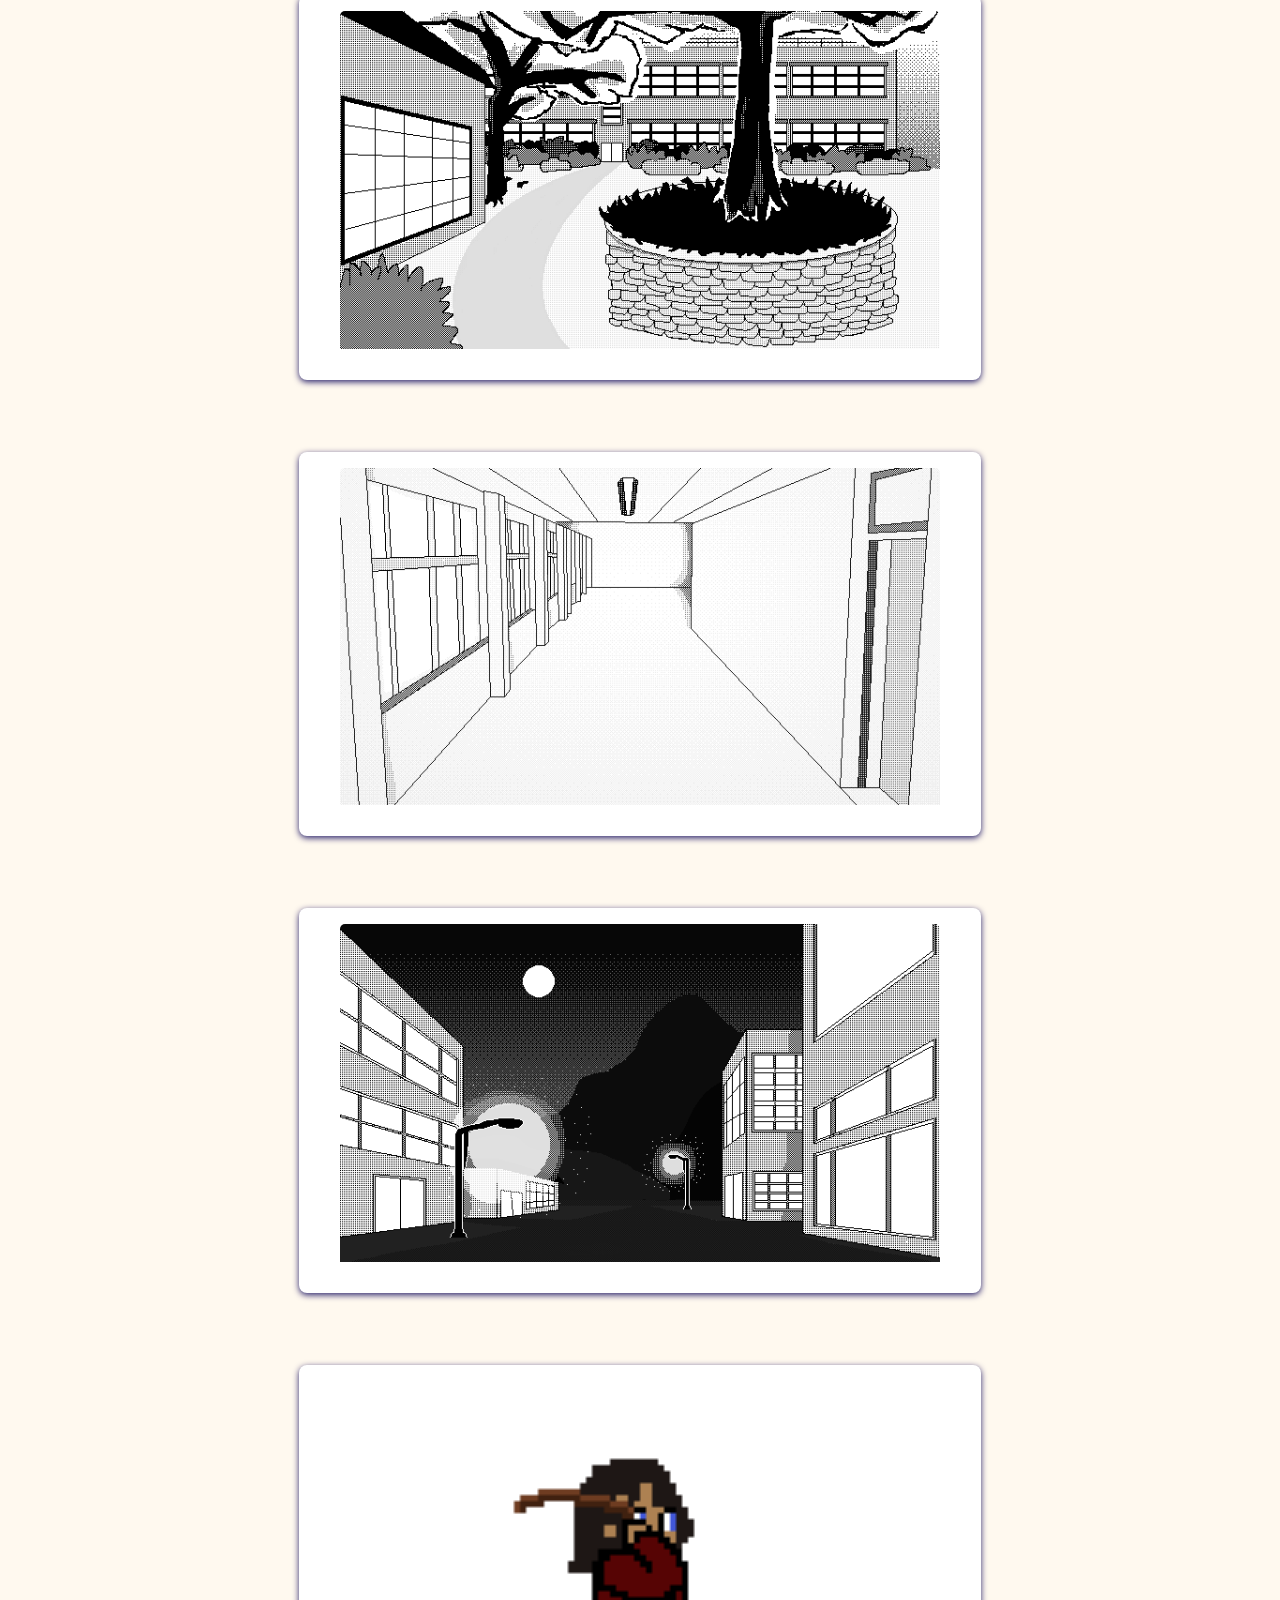
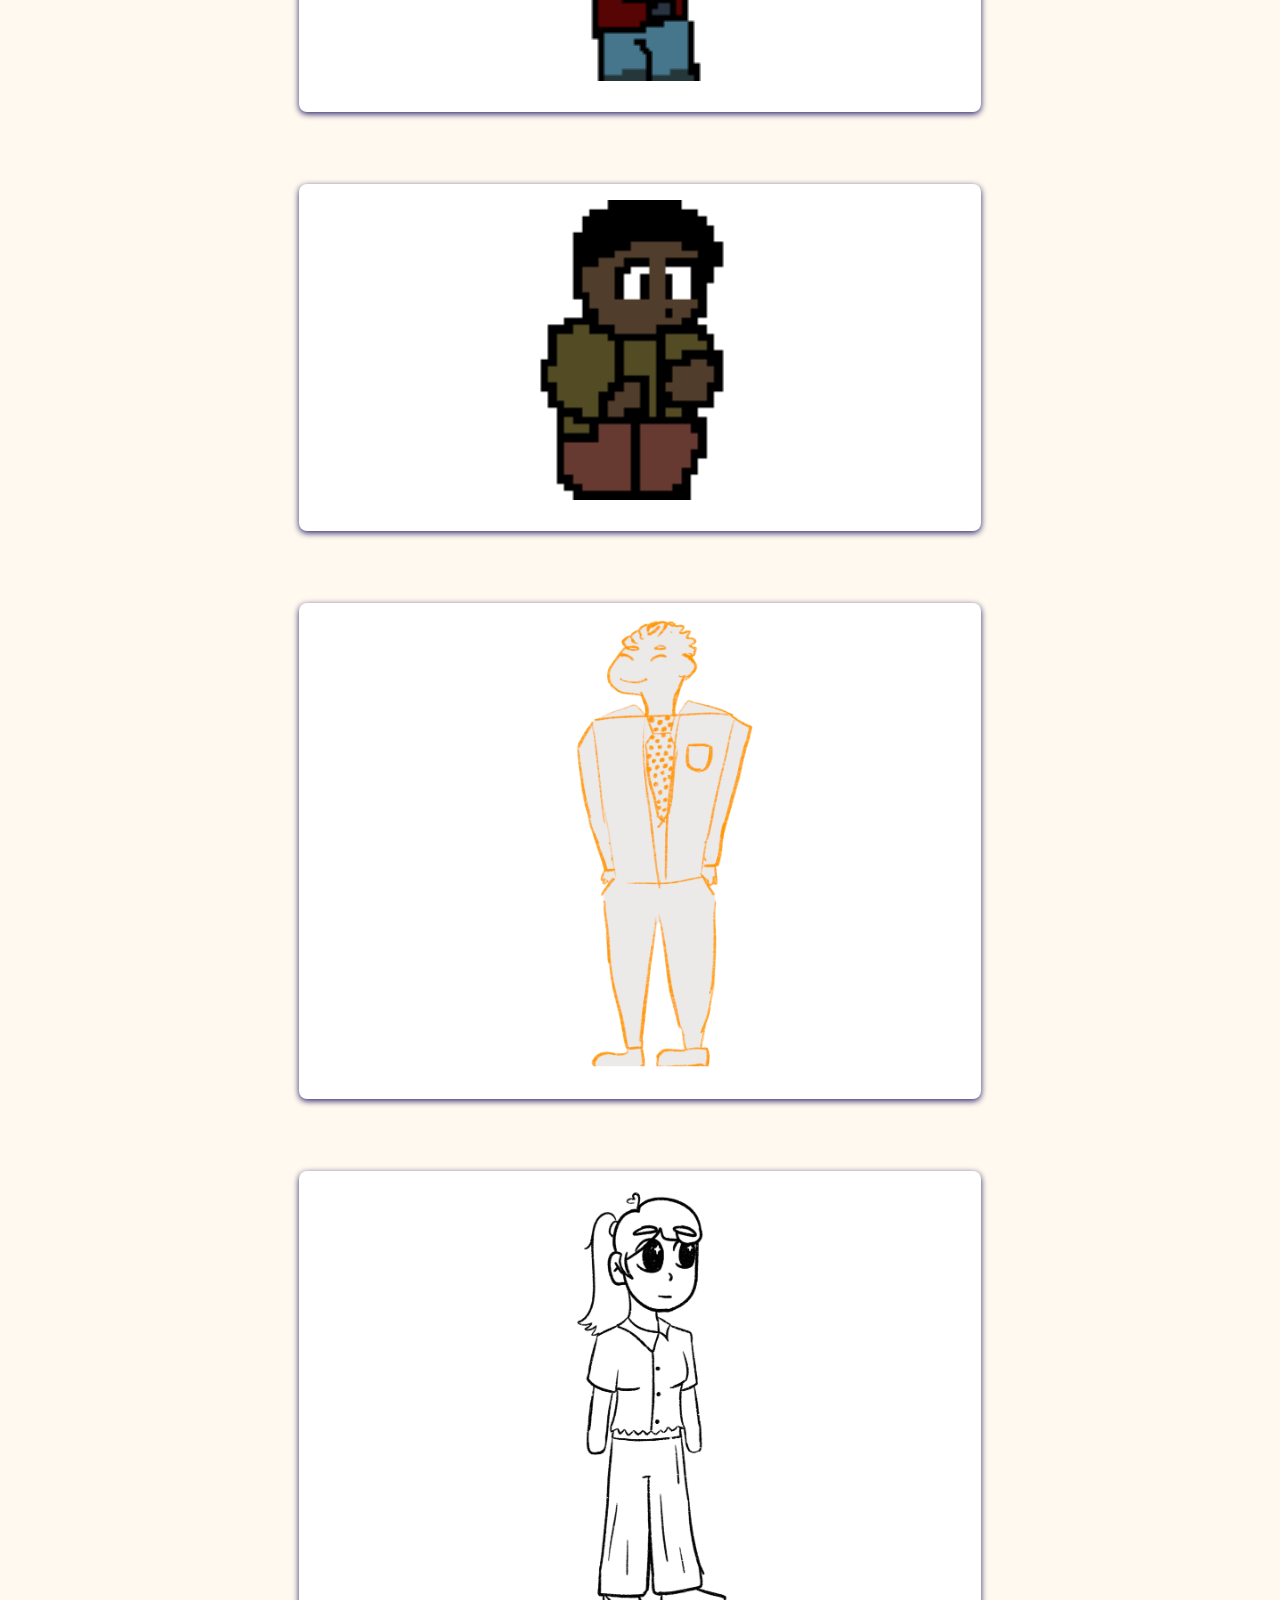
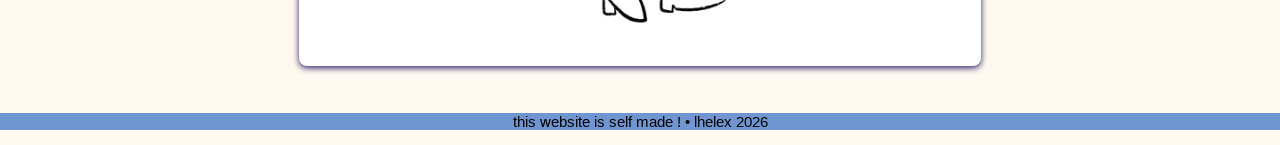
==== commit 88f560df: "Update 3 6/8/2026 I think this is fine for now" ====
--- a/index.html
+++ b/index.html
@@ -39,8 +39,8 @@
   </div>
         <div class="name-container">
           <div class="text-block">
-            <p class="sub-intro">I am a 22 y/o residing in Cavite, Philippines! Currently taking Bachelor of Science in Computer Science Specializing in Game Development !</p>
-            <p class="sub-intro">I like to do a variety of things! Including programming in various languages (especially game languages), creating 3D Models, and making character & level design ! </p>
+            <p class="sub-intro">Since I have mentioned that I do a variety of things, I’m an aspiring game developer passionate about creating immersive worlds and interactive experiences. My focus is mostly on designing a level; programming, 3D modeling, and character design are just my second focus on creating a game. I aim to turn ideas into games that inspire, challenge, and entertain players just like me!</p>
+            <p class="sub-intro">It will be shown below the things that I have <i>worked on</i> and are <i>currently working on</i>, feel free to check the games out or check out my socials!</p>
           </div>
         </div>
   <p class="page-break" id="portfolio">₊˚ ✧ ‿︵‿୨୧‿︵‿ ✧ ₊˚</p>
@@ -71,6 +71,37 @@
         <img src="assets/warofsteel.png" alt="War of Steel">
         <a href="https://lhelex.itch.io/war-of-steel" class="game-links" target="_blank">Check it out here!</a>
       </div>
+    </div>
+    <p class="page-break" id="portfolio">₊˚ ✧ ‿︵‿୨୧‿︵‿ ✧ ₊˚</p>
+
+    <h1 class="work-intro">Artworks !</h1>
+    <p class="desc">All of these are made during my Undergraduate Degree of Bachelor of Science in Computer Science with Specialization in Game Development.</p>
+      <div class="content-wrapper">
+        <div class="work-container">
+          <img src="assets/barngboaur.gif" width="250px" alt="Automata Bangboo">
+        </div>
+        <div class="work-container">
+          <img src="assets/bg_garden.png" alt="Roman Empire Garden">
+        </div>
+        <div class="work-container">
+          <img src="assets/bg_hallway.png" alt="Roman Empire Hallway">
+        </div>
+        <div class="work-container">
+          <img src="assets/bg_StreetNight.png" alt="Roman Empire Night">
+        </div>
+        <div class="work-container">
+          <img src="assets/spritesheet-1RedTide.gif" width="300" alt="Red Tide Attack">
+        </div>
+        <div class="work-container">
+          <img src="assets/enemy_walk.gif" width="300" alt="Red Tide Attack">
+        </div>
+        <div class="work-container">
+          <img src="assets/SIR HIM.png" alt="Codename Sir HIM">
+        </div>
+                <div class="work-container">
+          <img src="assets/violla-standing.png" alt="Codename Sir HIM">
+        </div>
+      </div>
   <footer>
     <p class="footer-text">this website is self made ! • lhelex 2026</p>
   </footer>
--- a/styles.css
+++ b/styles.css
@@ -6,6 +6,11 @@
 @font-face {
     font-family: LiberationSans;
     src: url(assets/LiberationSans-Regular.ttf);
+}
+
+@font-face {
+    font-family: Realistic Nature;
+    src: url(assets/Realistic\ Nature.otf);
 }
 
 @keyframes appear {
@@ -140,11 +145,12 @@
 .content-wrapper {
     display: flex;
     justify-content: center;
-    gap: 2rem;
+    gap: 0.5rem;
     flex-wrap: wrap;
 }
 
 .sub-work {
+    font-family: Realistic Nature;
     font-size: 50px;
     color: #333;
     margin-top: 0.5rem;
@@ -207,4 +213,13 @@
     background-color: rgb(111, 150, 209, 1);
     border-radius: 5px;
     text-decoration: none;
+}
+
+.desc {
+    color: #333;
+    font-size: 25px;
+    padding-left: 2rem;
+    margin-bottom: 0.2rem;
+    display: flex;
+    text-align: center;
 }
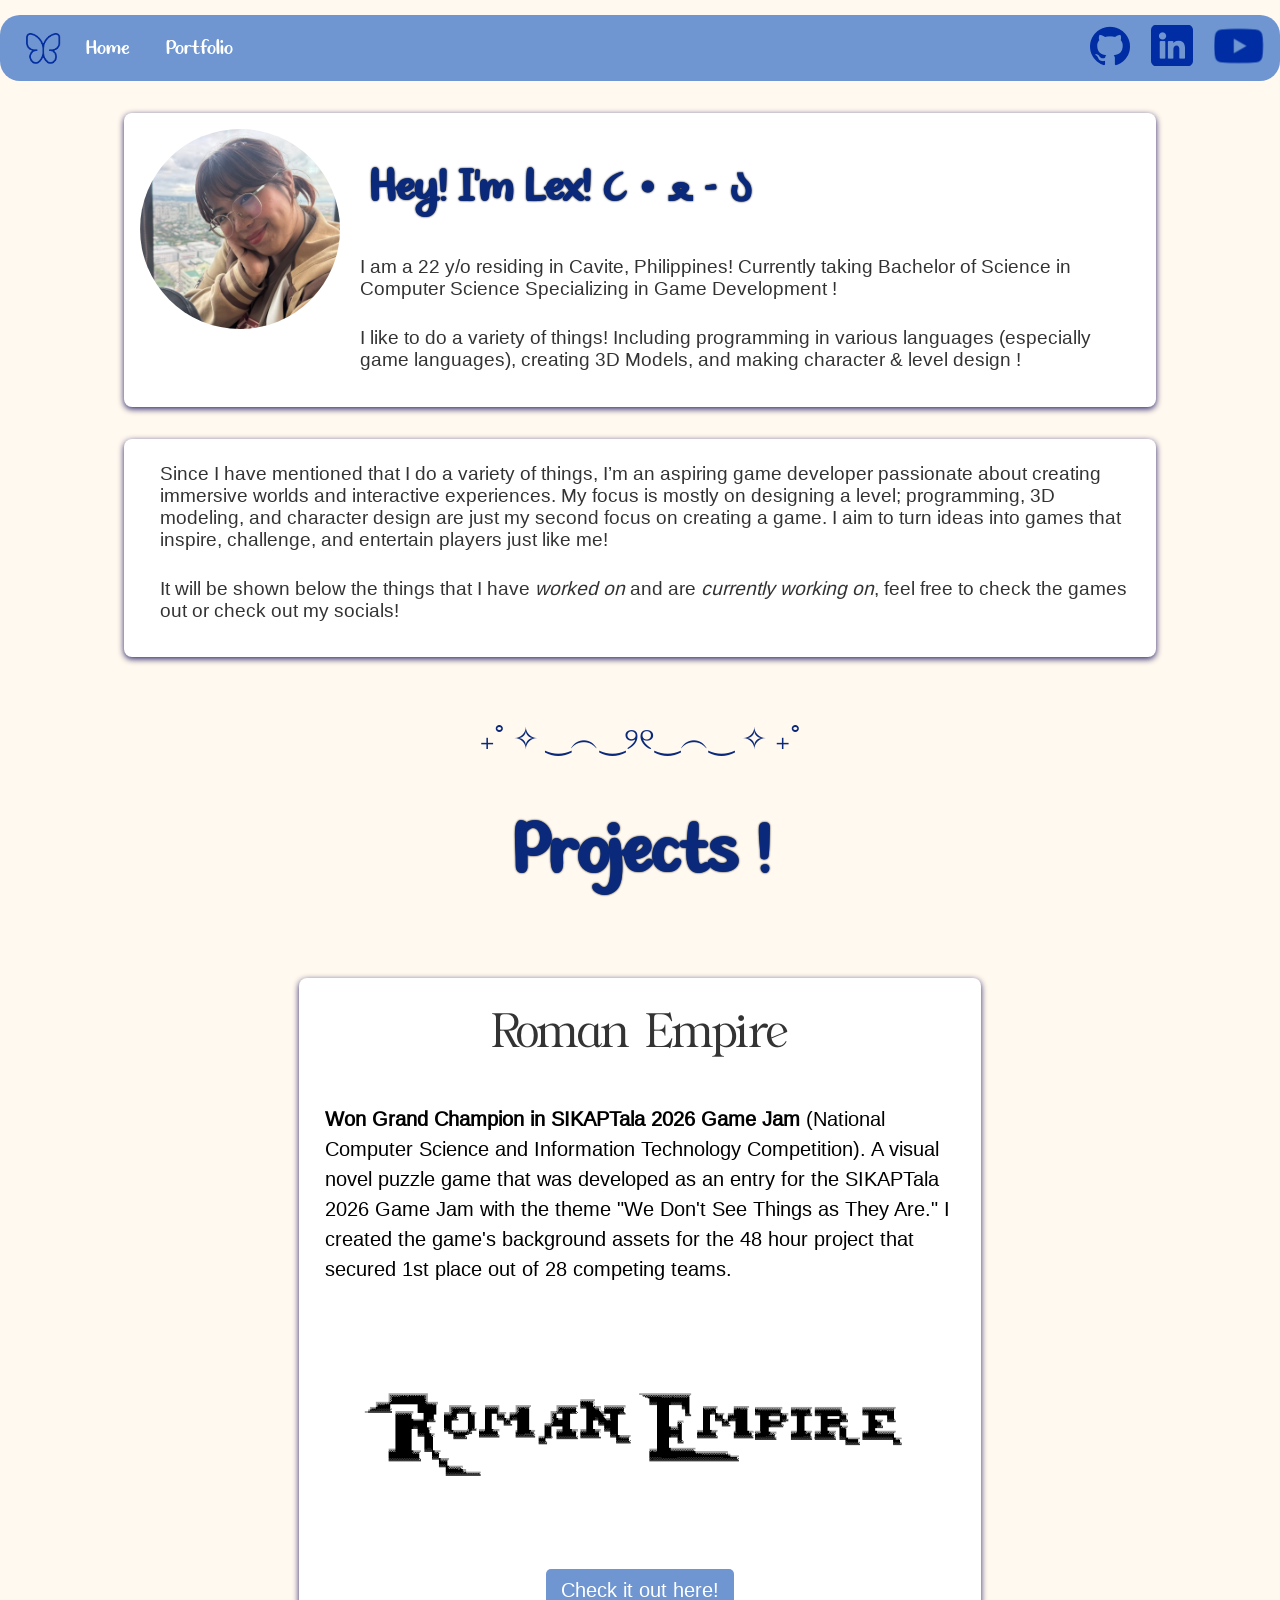
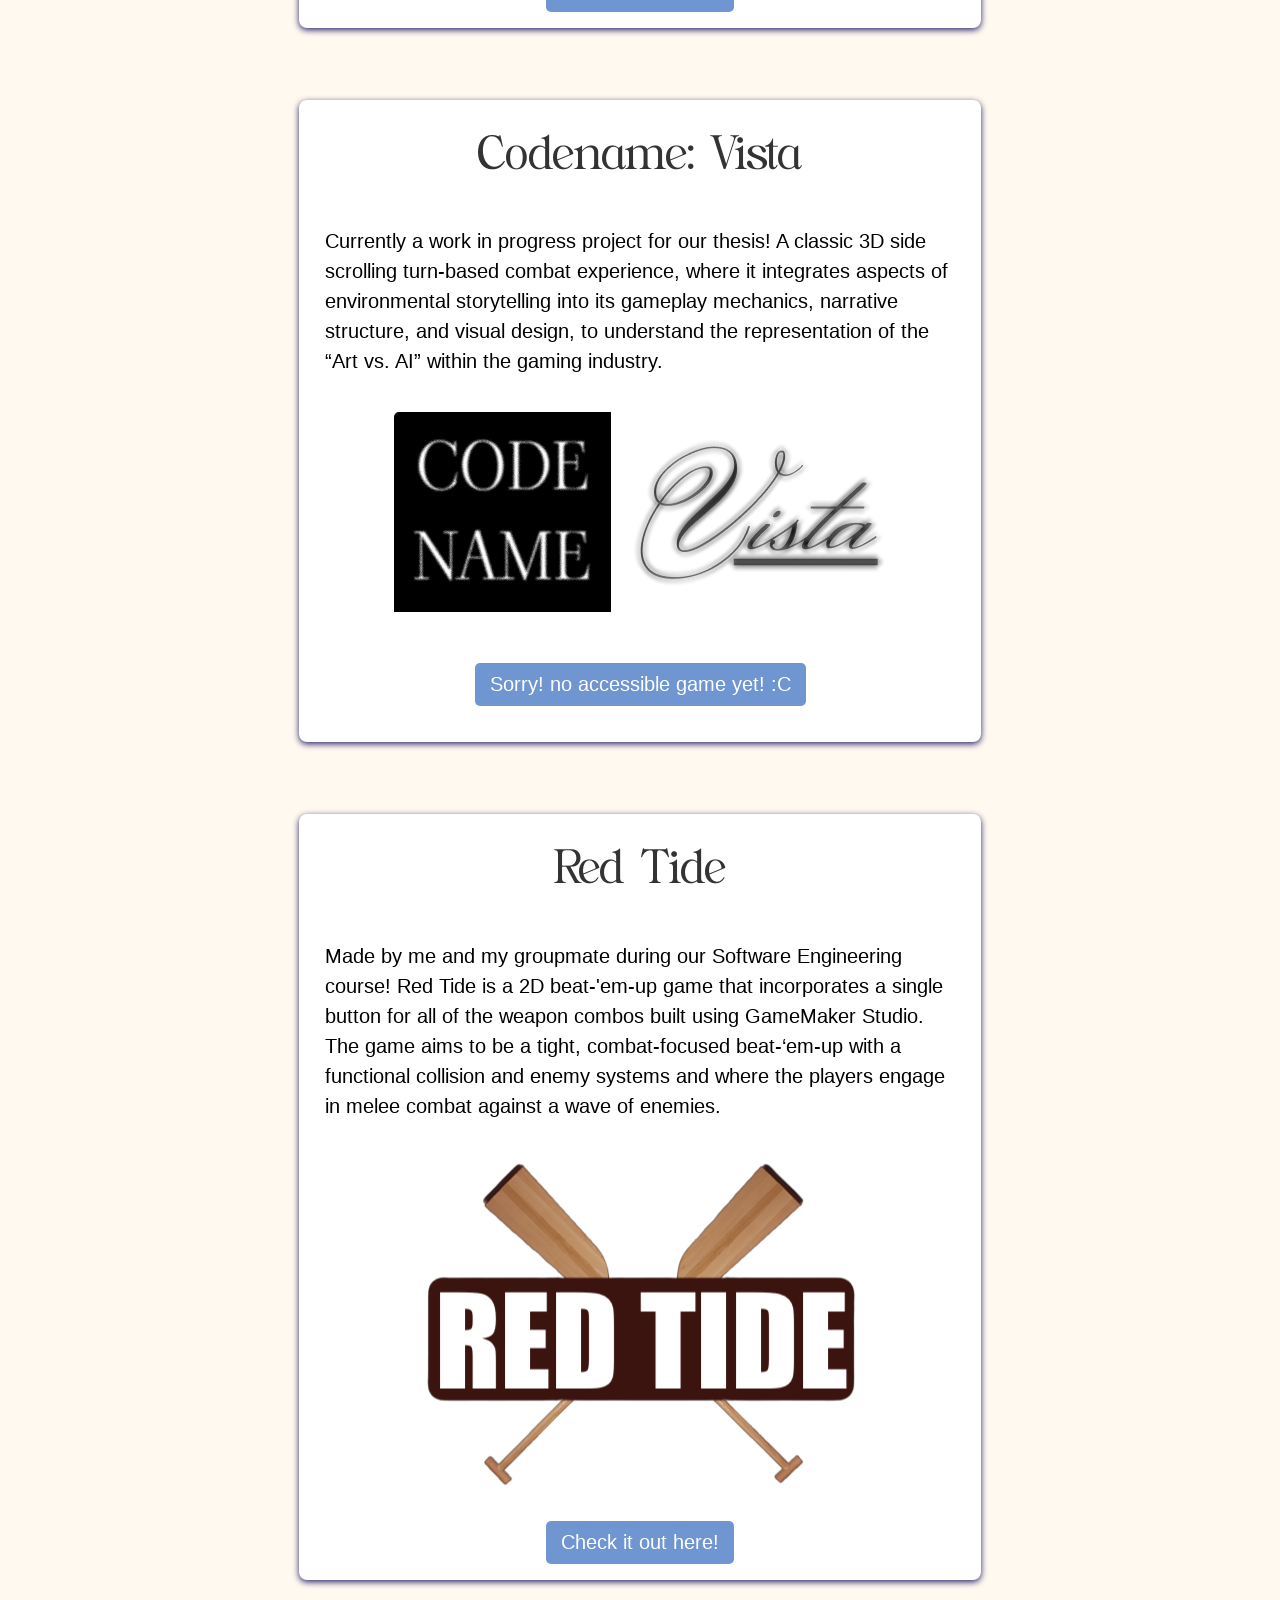
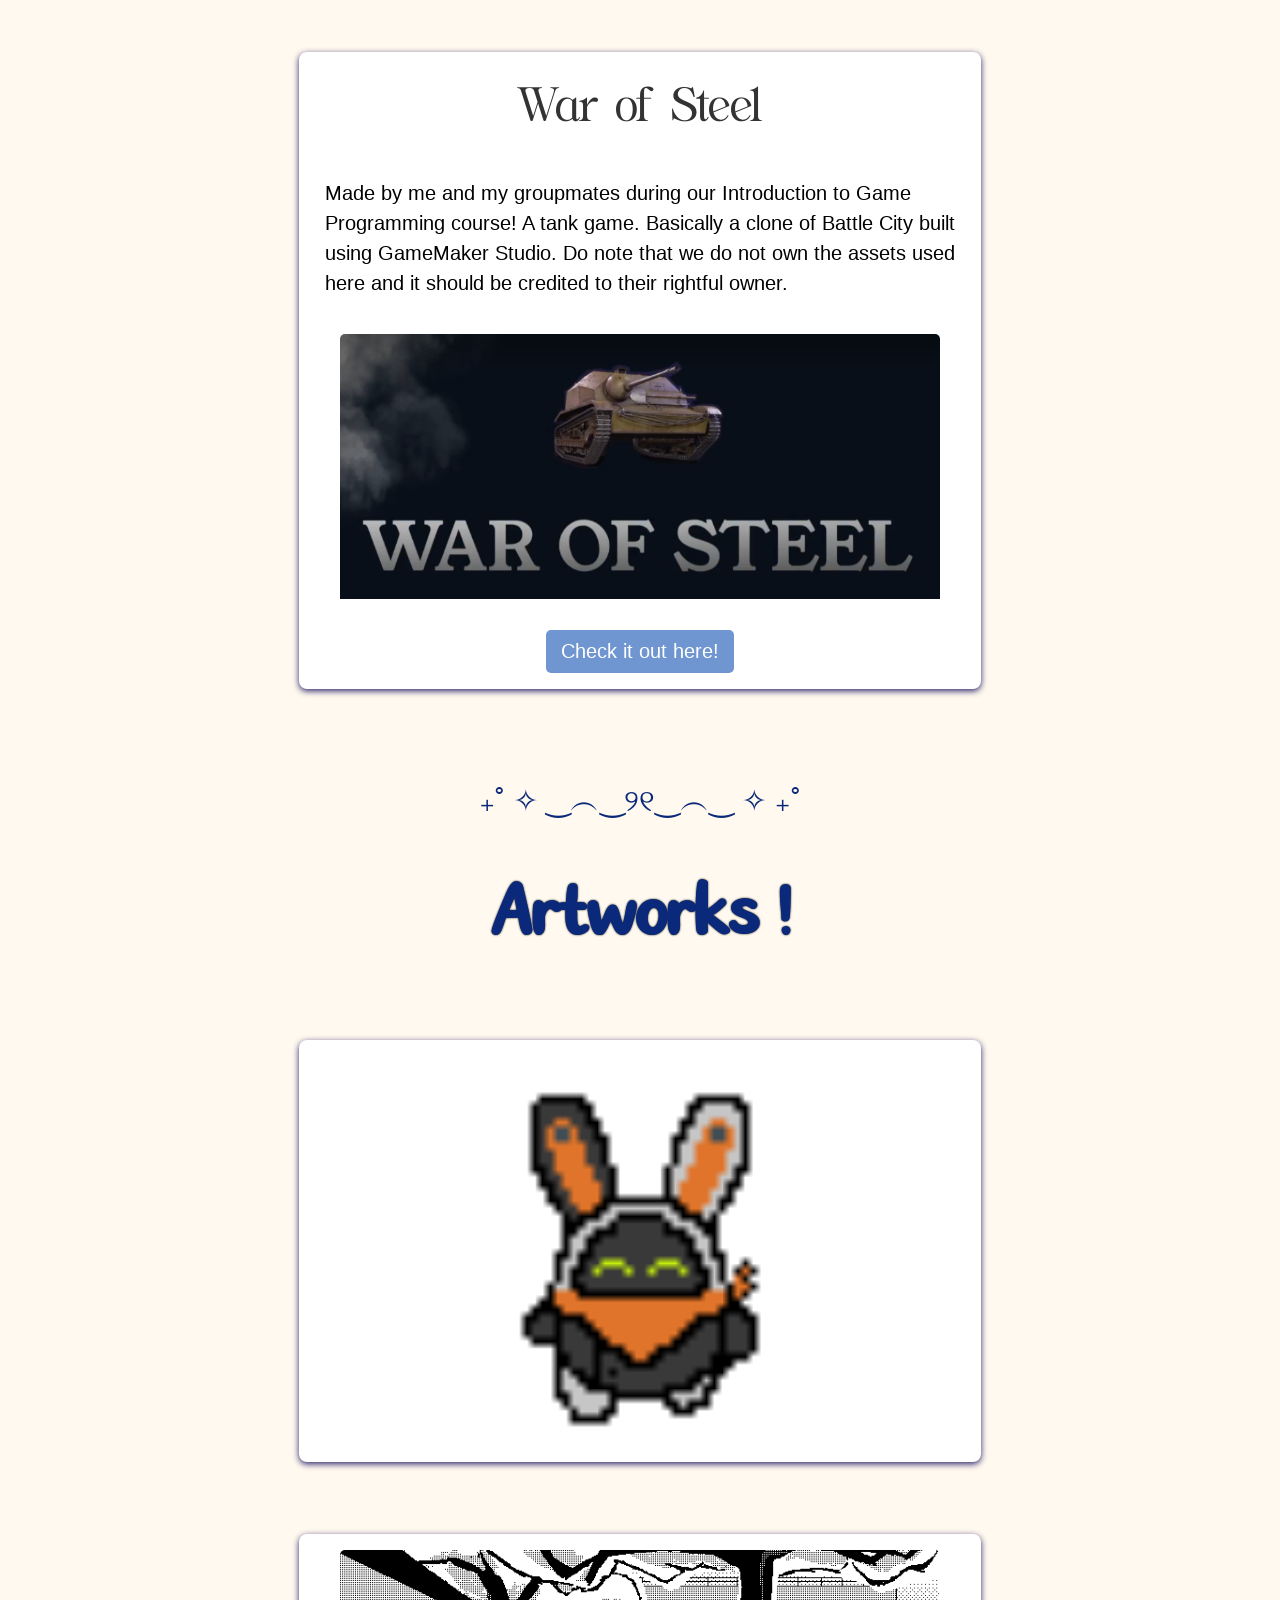
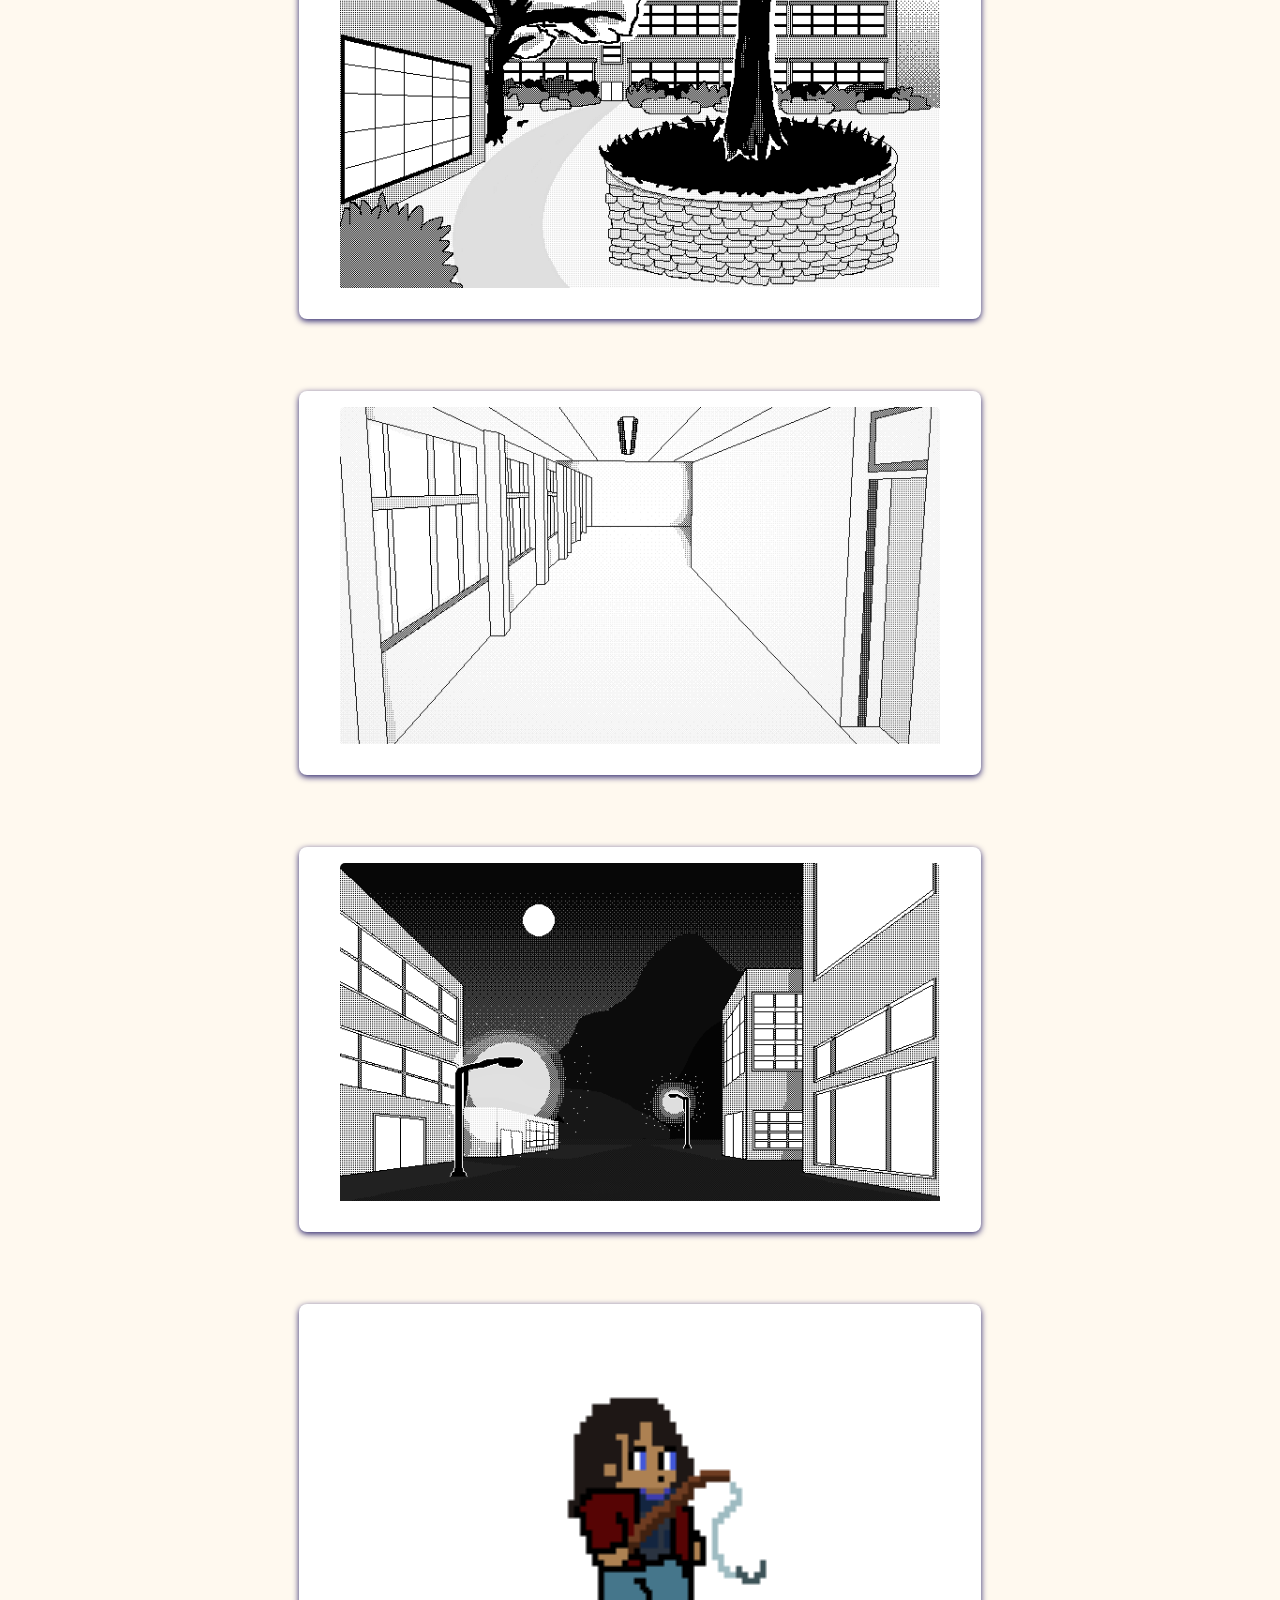
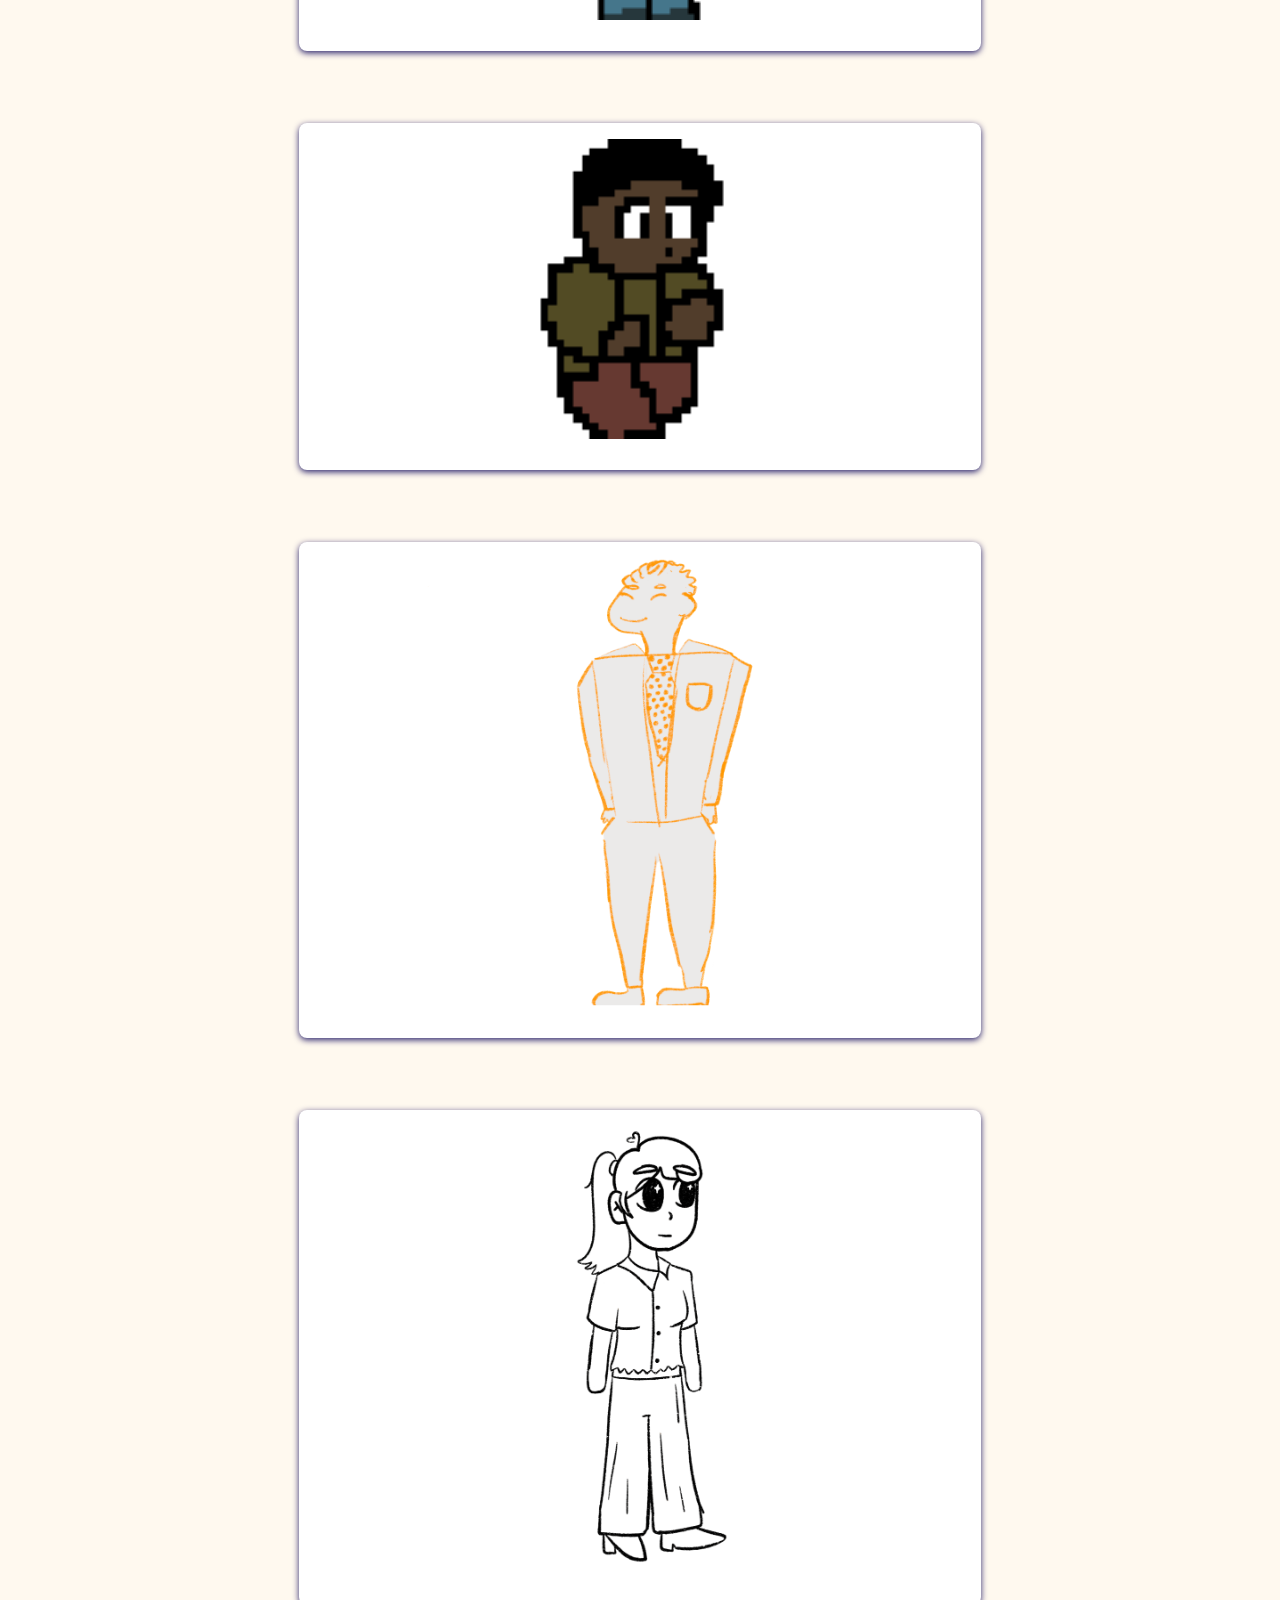
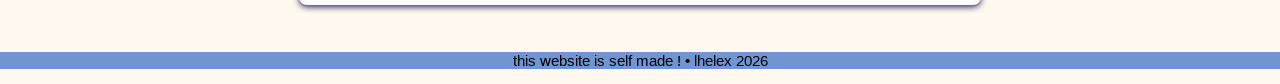
==== commit 8d6de50f: "Pikon na ako" ====
--- a/index.html
+++ b/index.html
@@ -75,7 +75,6 @@
     <p class="page-break" id="portfolio">₊˚ ✧ ‿︵‿୨୧‿︵‿ ✧ ₊˚</p>
 
     <h1 class="work-intro">Artworks !</h1>
-    <p class="desc">All of these are made during my Undergraduate Degree of Bachelor of Science in Computer Science with Specialization in Game Development.</p>
       <div class="content-wrapper">
         <div class="work-container">
           <img src="assets/barngboaur.gif" width="250px" alt="Automata Bangboo">
--- a/styles.css
+++ b/styles.css
@@ -213,13 +213,4 @@
     background-color: rgb(111, 150, 209, 1);
     border-radius: 5px;
     text-decoration: none;
-}
-
-.desc {
-    color: #333;
-    font-size: 25px;
-    padding-left: 2rem;
-    margin-bottom: 0.2rem;
-    display: flex;
-    text-align: center;
 }
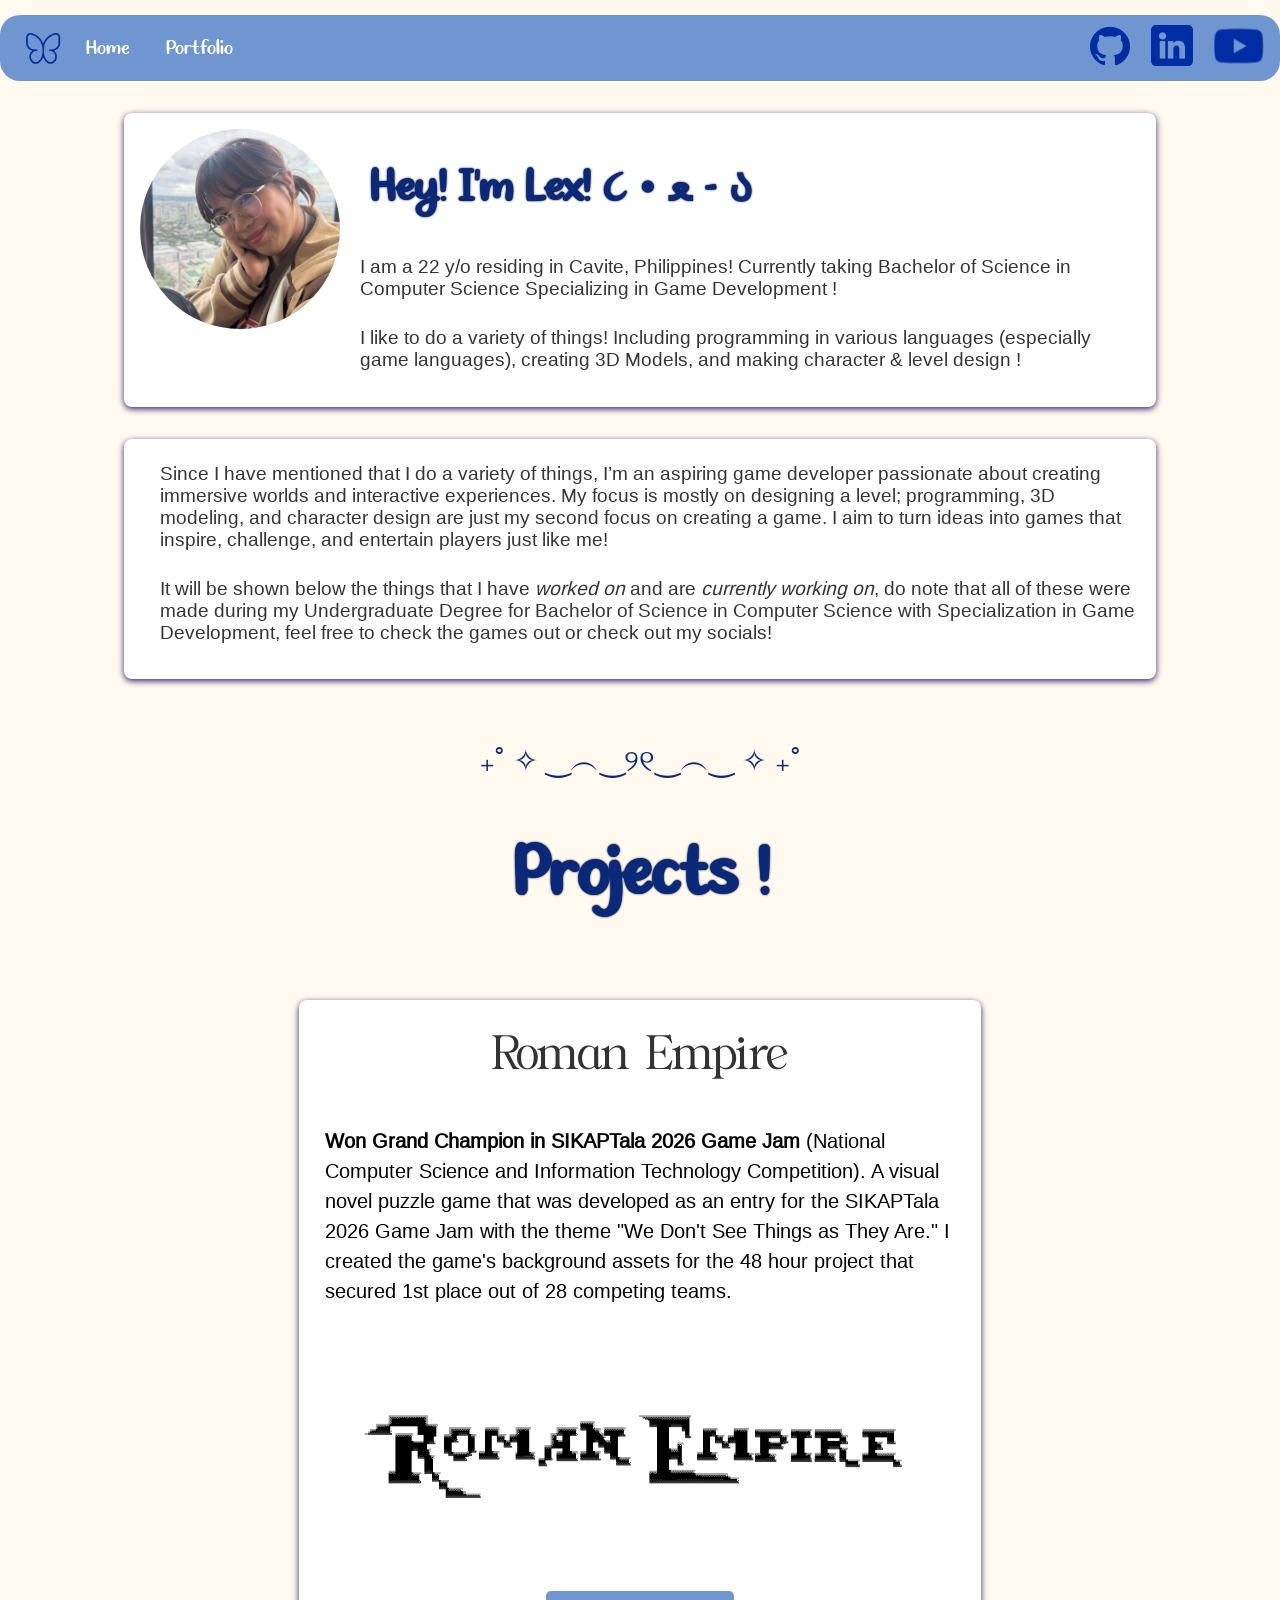
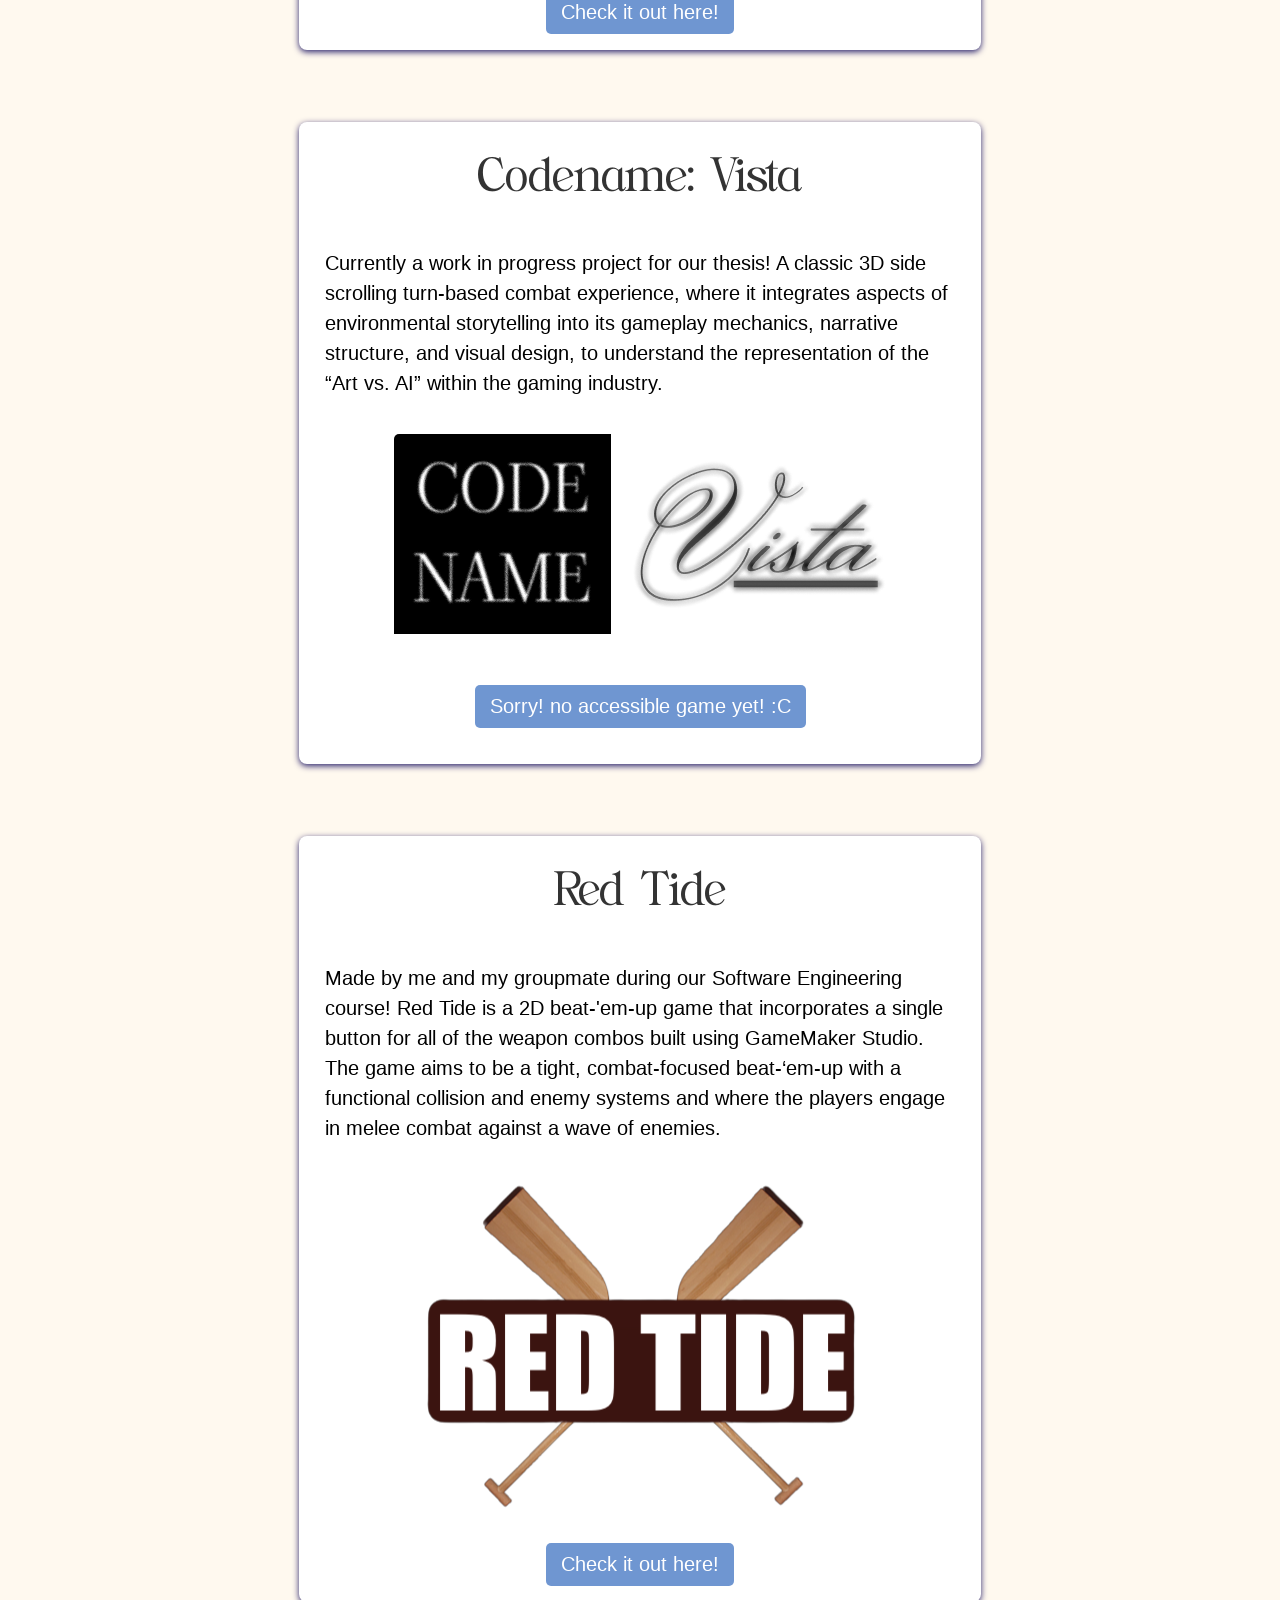
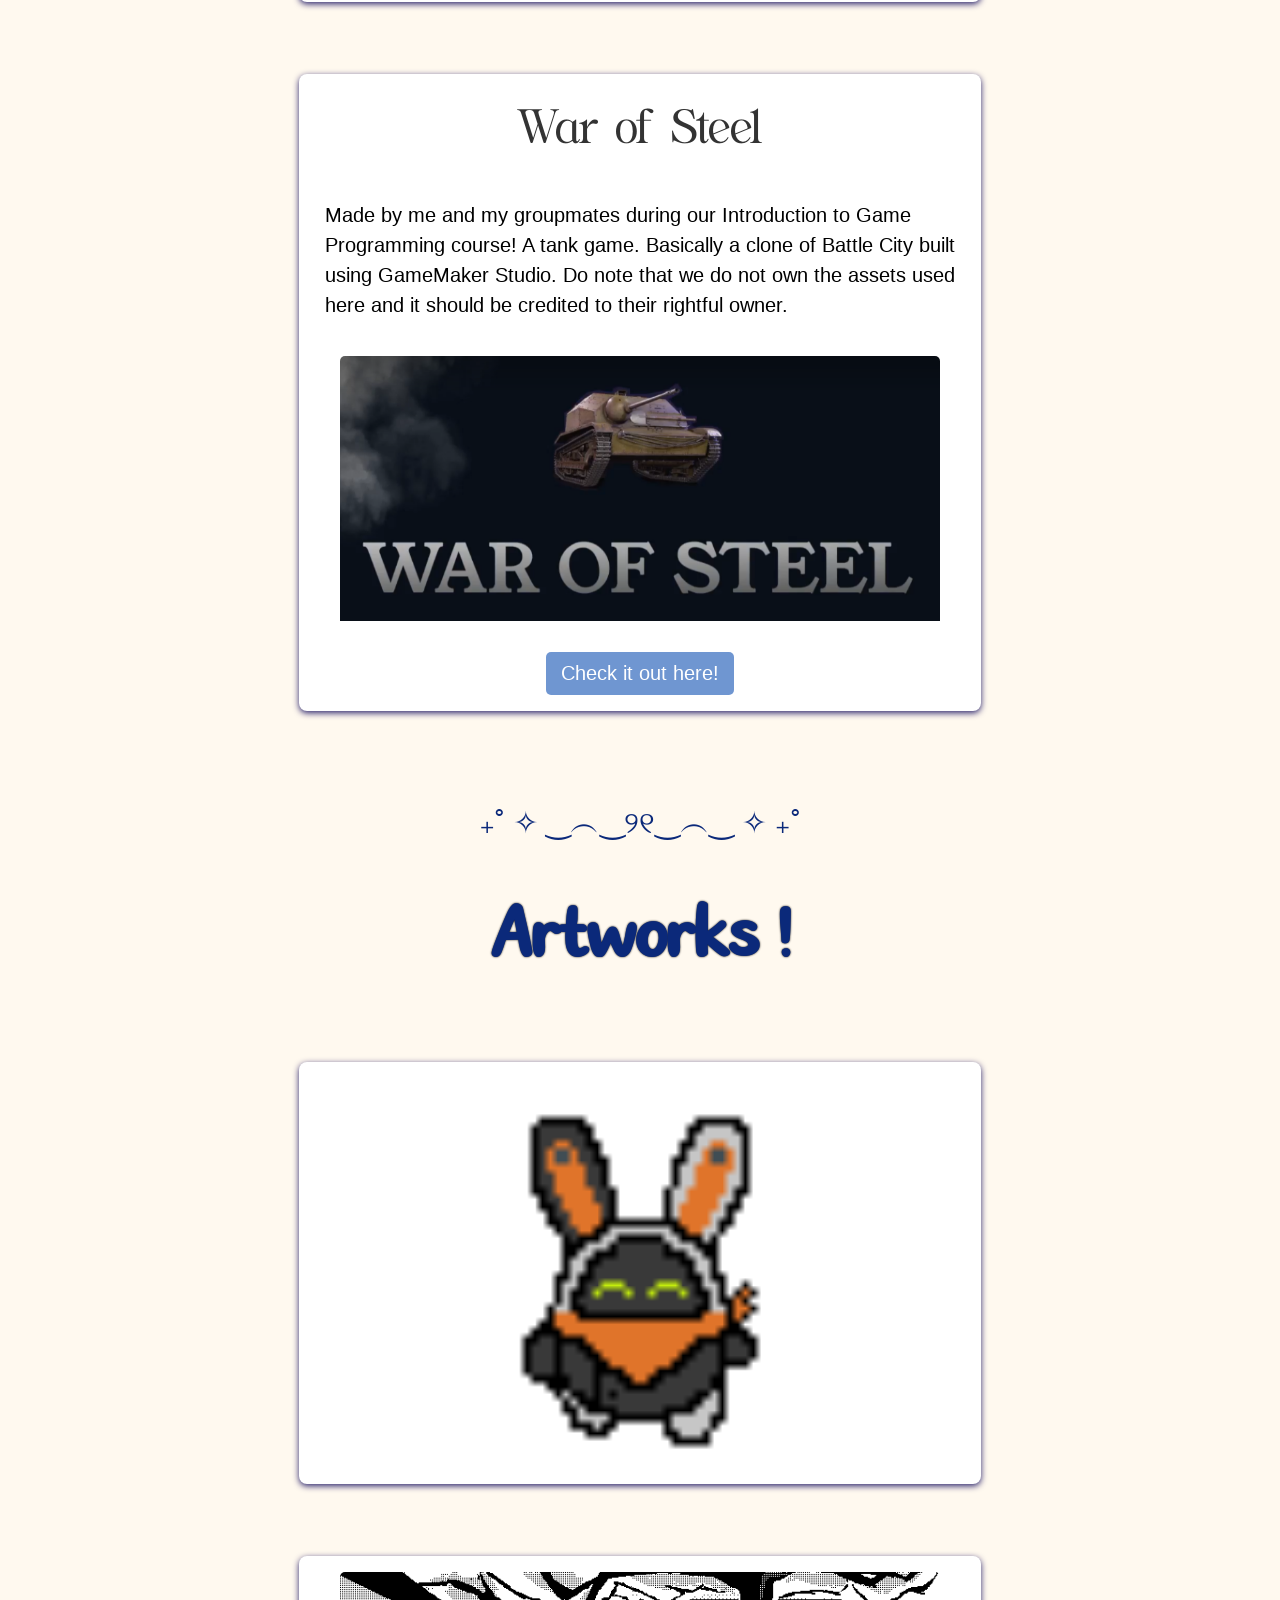
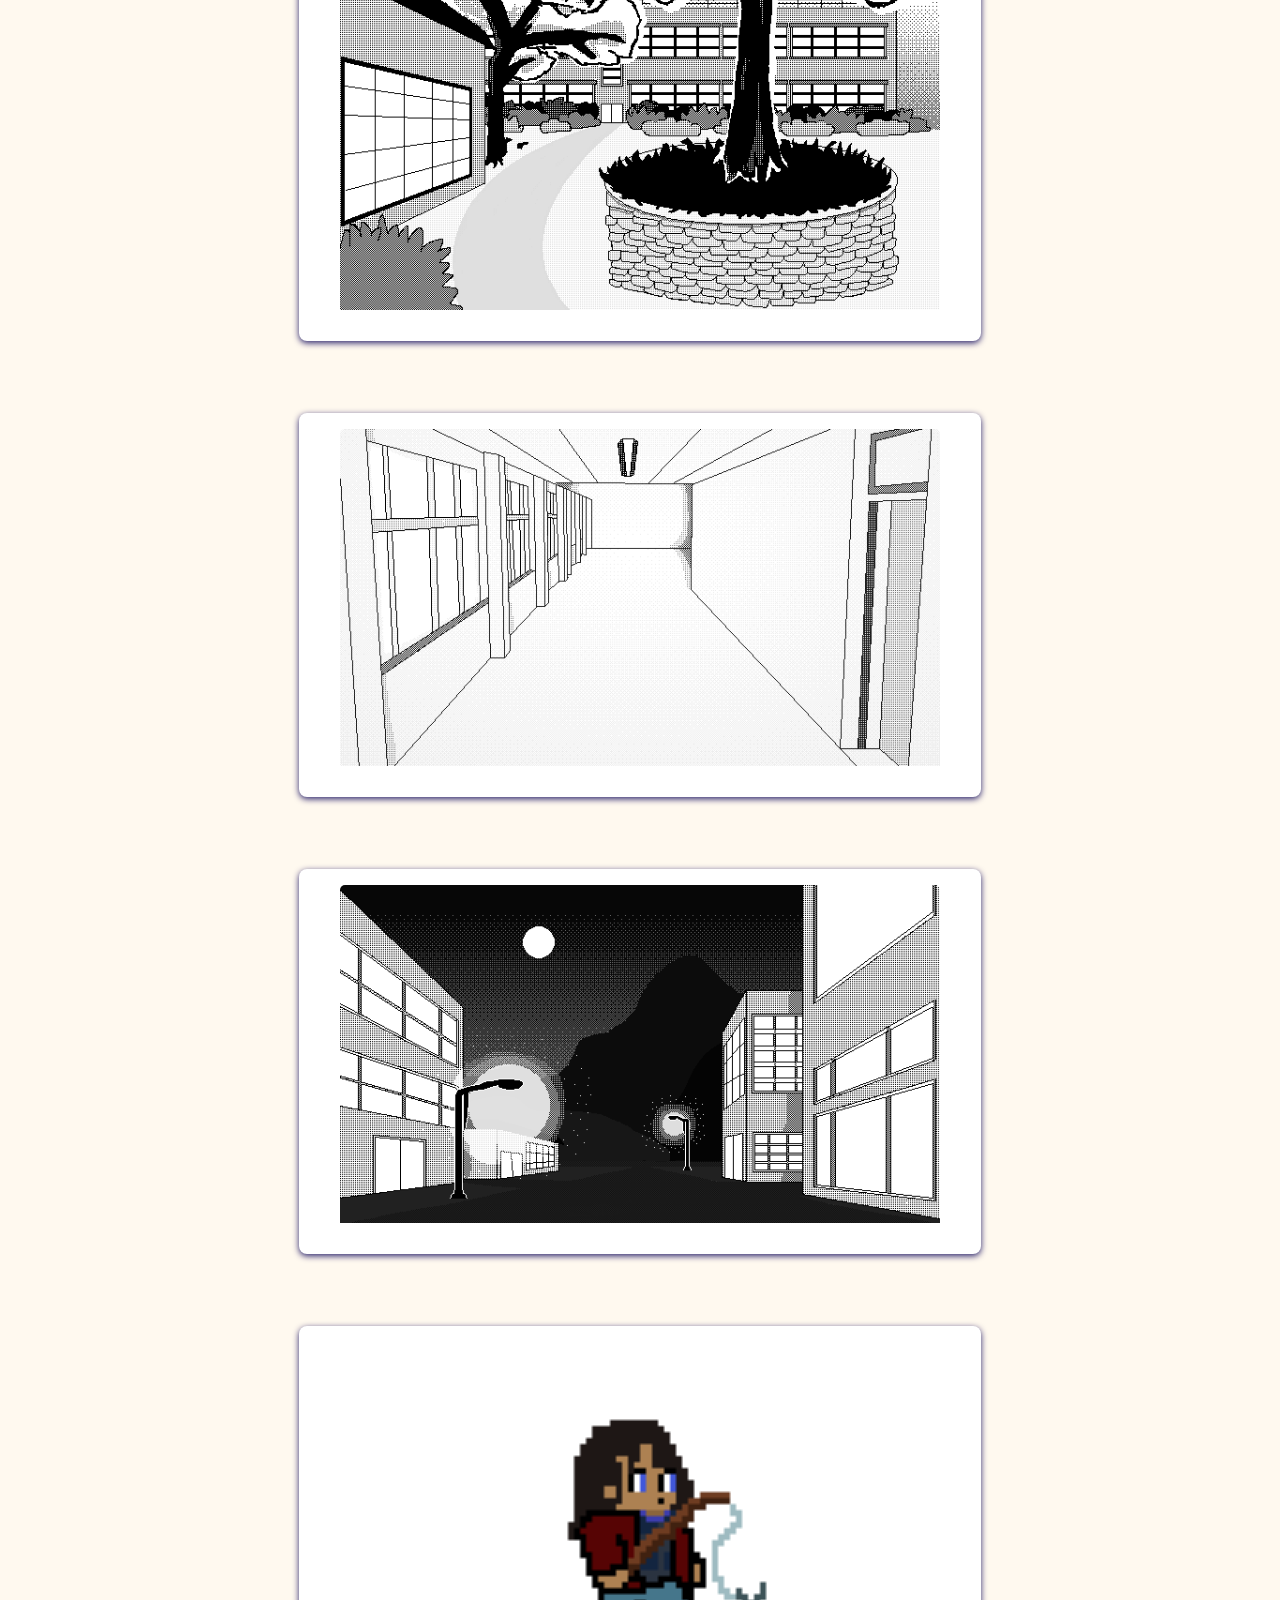
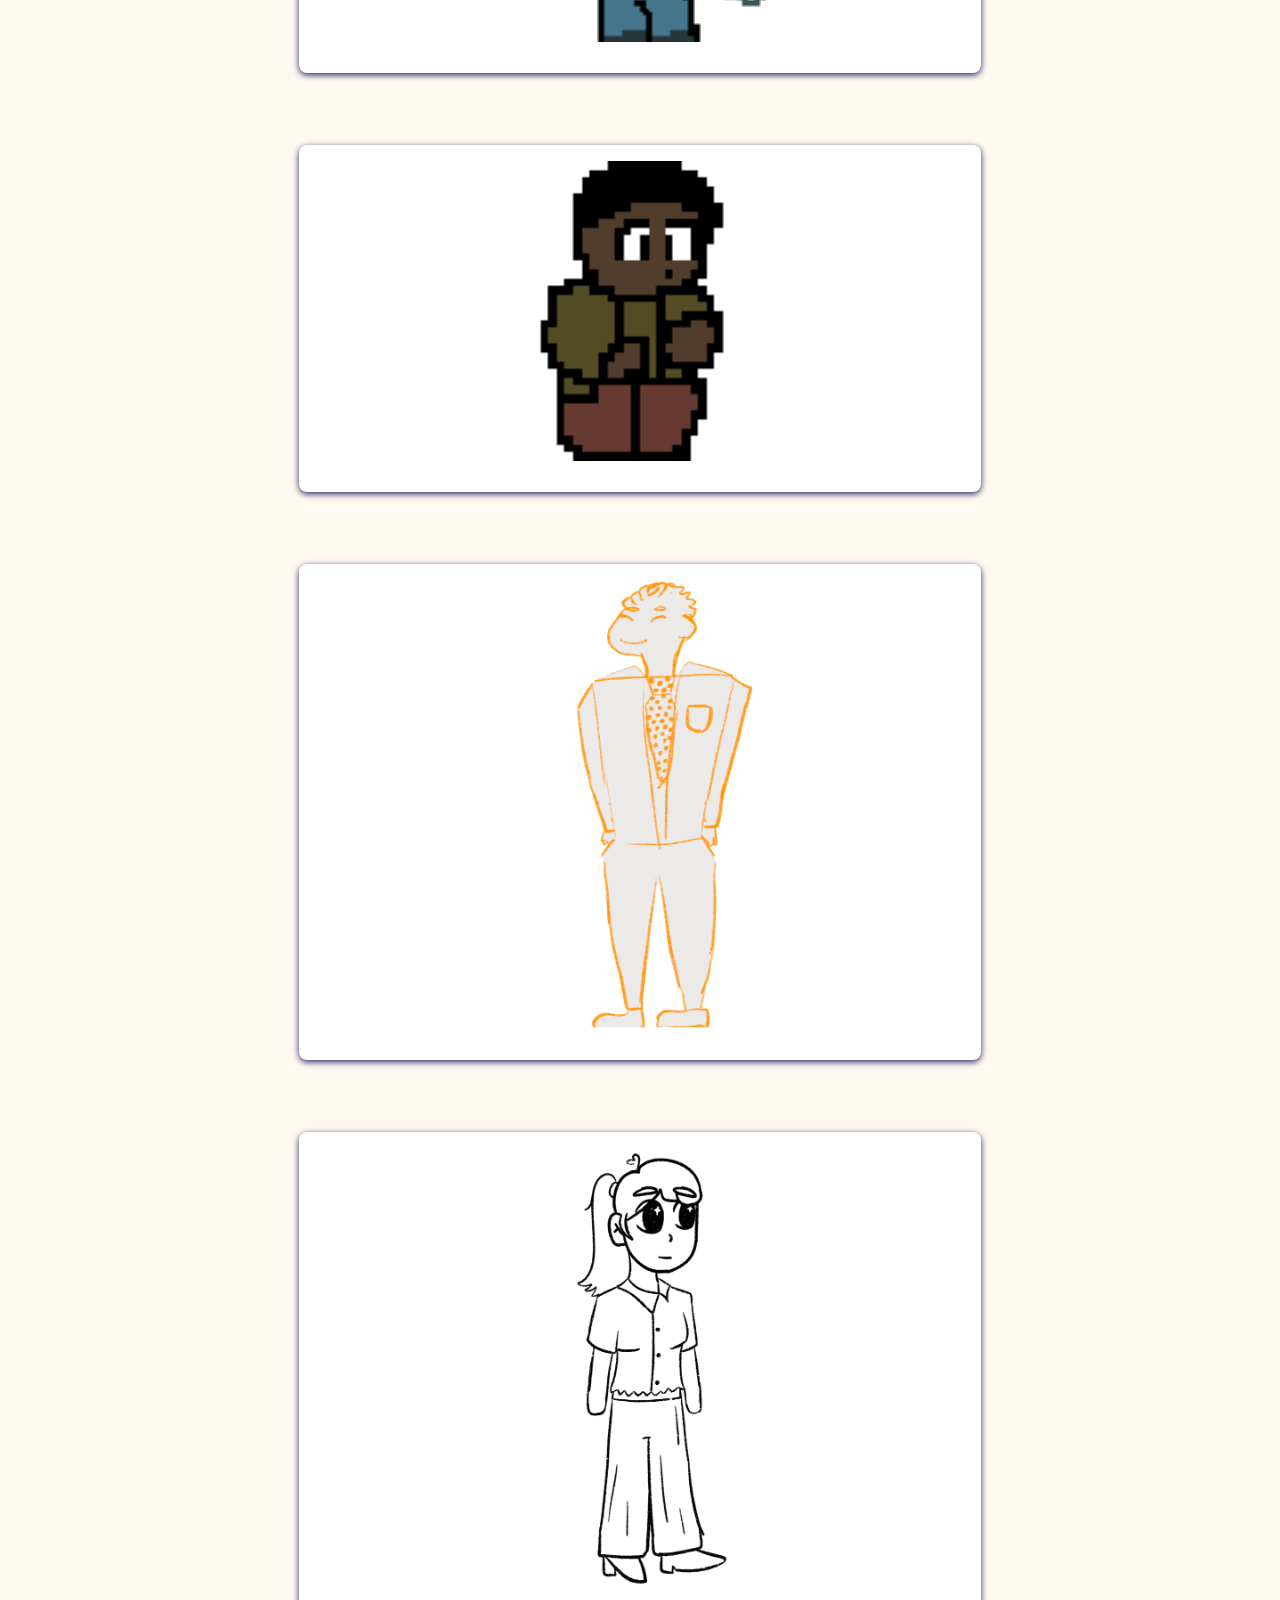
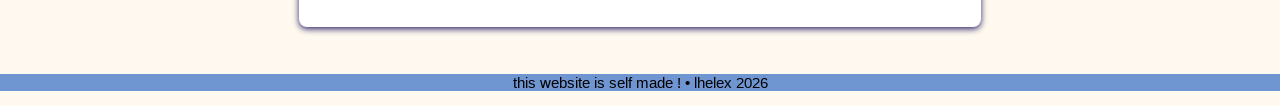
==== commit 6bd84034: "Update index.html" ====
--- a/index.html
+++ b/index.html
@@ -40,7 +40,7 @@
         <div class="name-container">
           <div class="text-block">
             <p class="sub-intro">Since I have mentioned that I do a variety of things, I’m an aspiring game developer passionate about creating immersive worlds and interactive experiences. My focus is mostly on designing a level; programming, 3D modeling, and character design are just my second focus on creating a game. I aim to turn ideas into games that inspire, challenge, and entertain players just like me!</p>
-            <p class="sub-intro">It will be shown below the things that I have <i>worked on</i> and are <i>currently working on</i>, feel free to check the games out or check out my socials!</p>
+            <p class="sub-intro">It will be shown below the things that I have <i>worked on</i> and are <i>currently working on</i>, do note that all of these were made during my Undergraduate Degree for Bachelor of Science in Computer Science with Specialization in Game Development, feel free to check the games out or check out my socials!</p>
           </div>
         </div>
   <p class="page-break" id="portfolio">₊˚ ✧ ‿︵‿୨୧‿︵‿ ✧ ₊˚</p>
